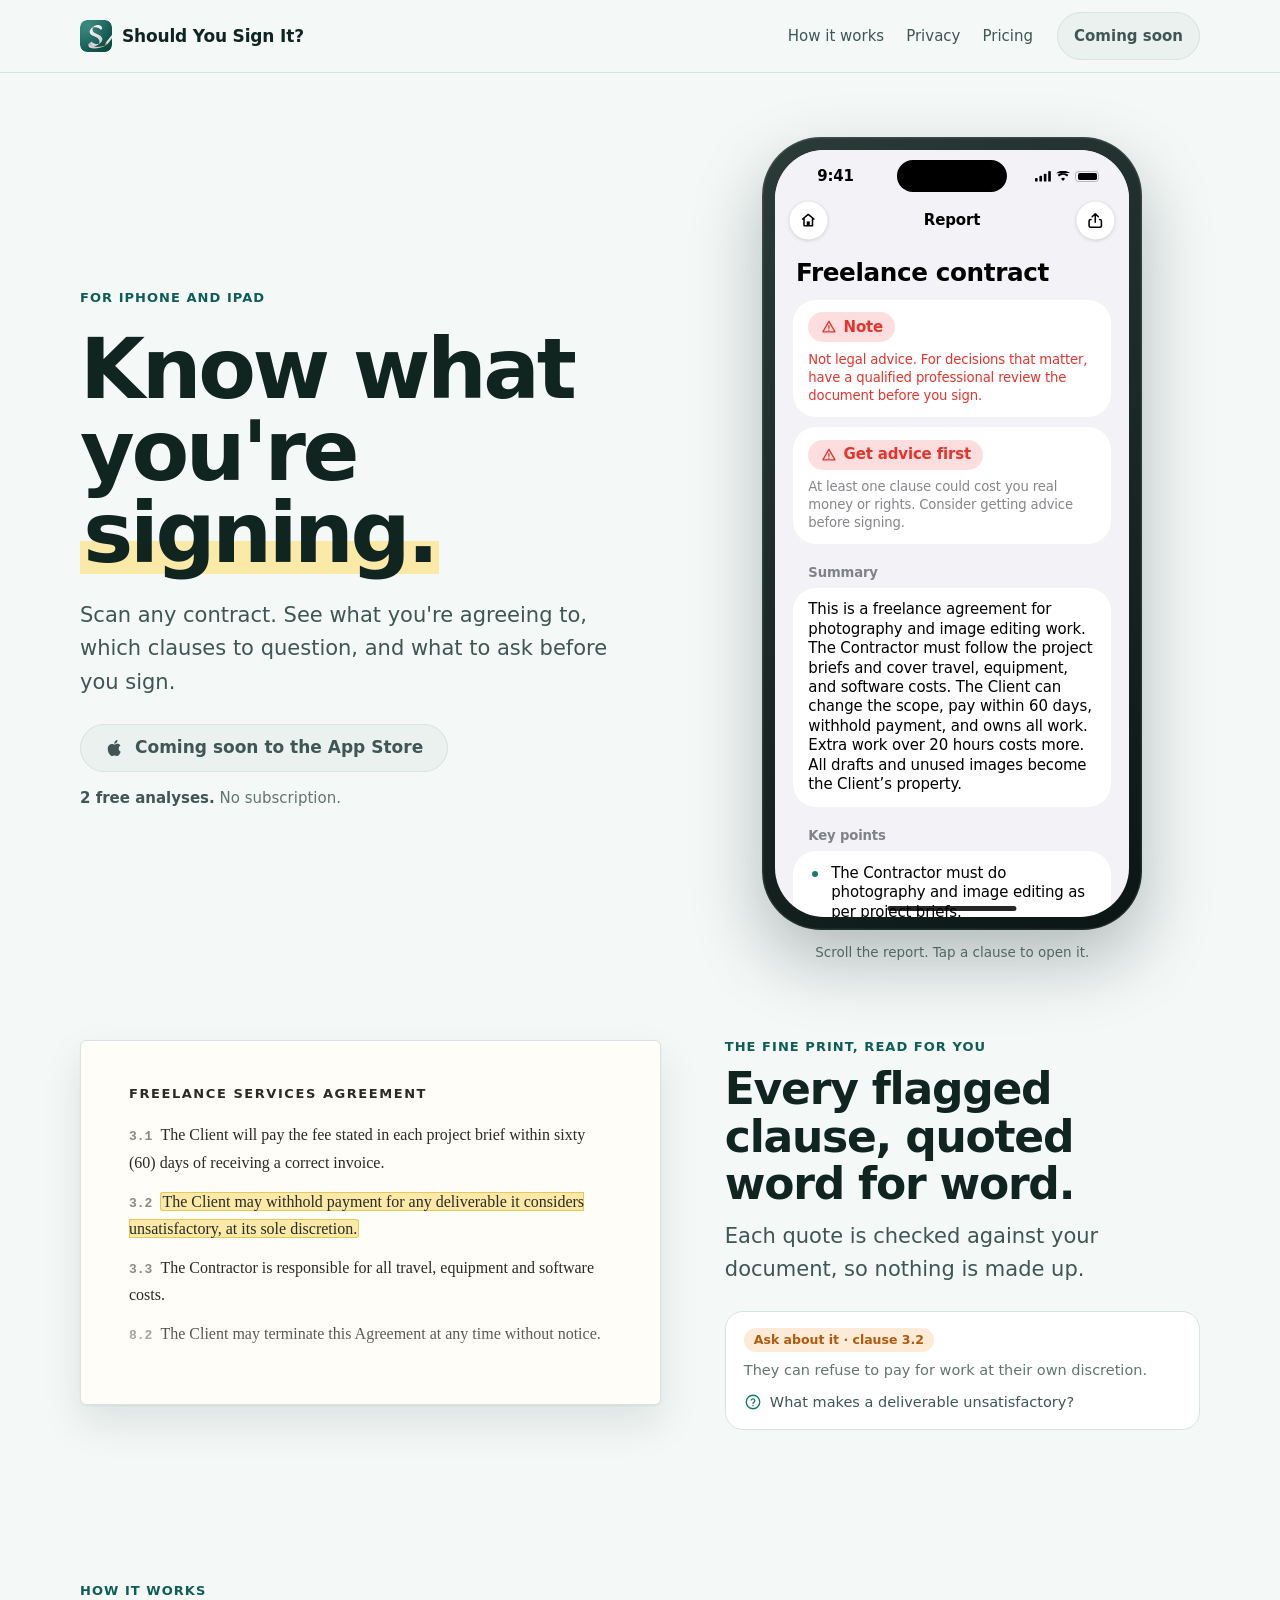
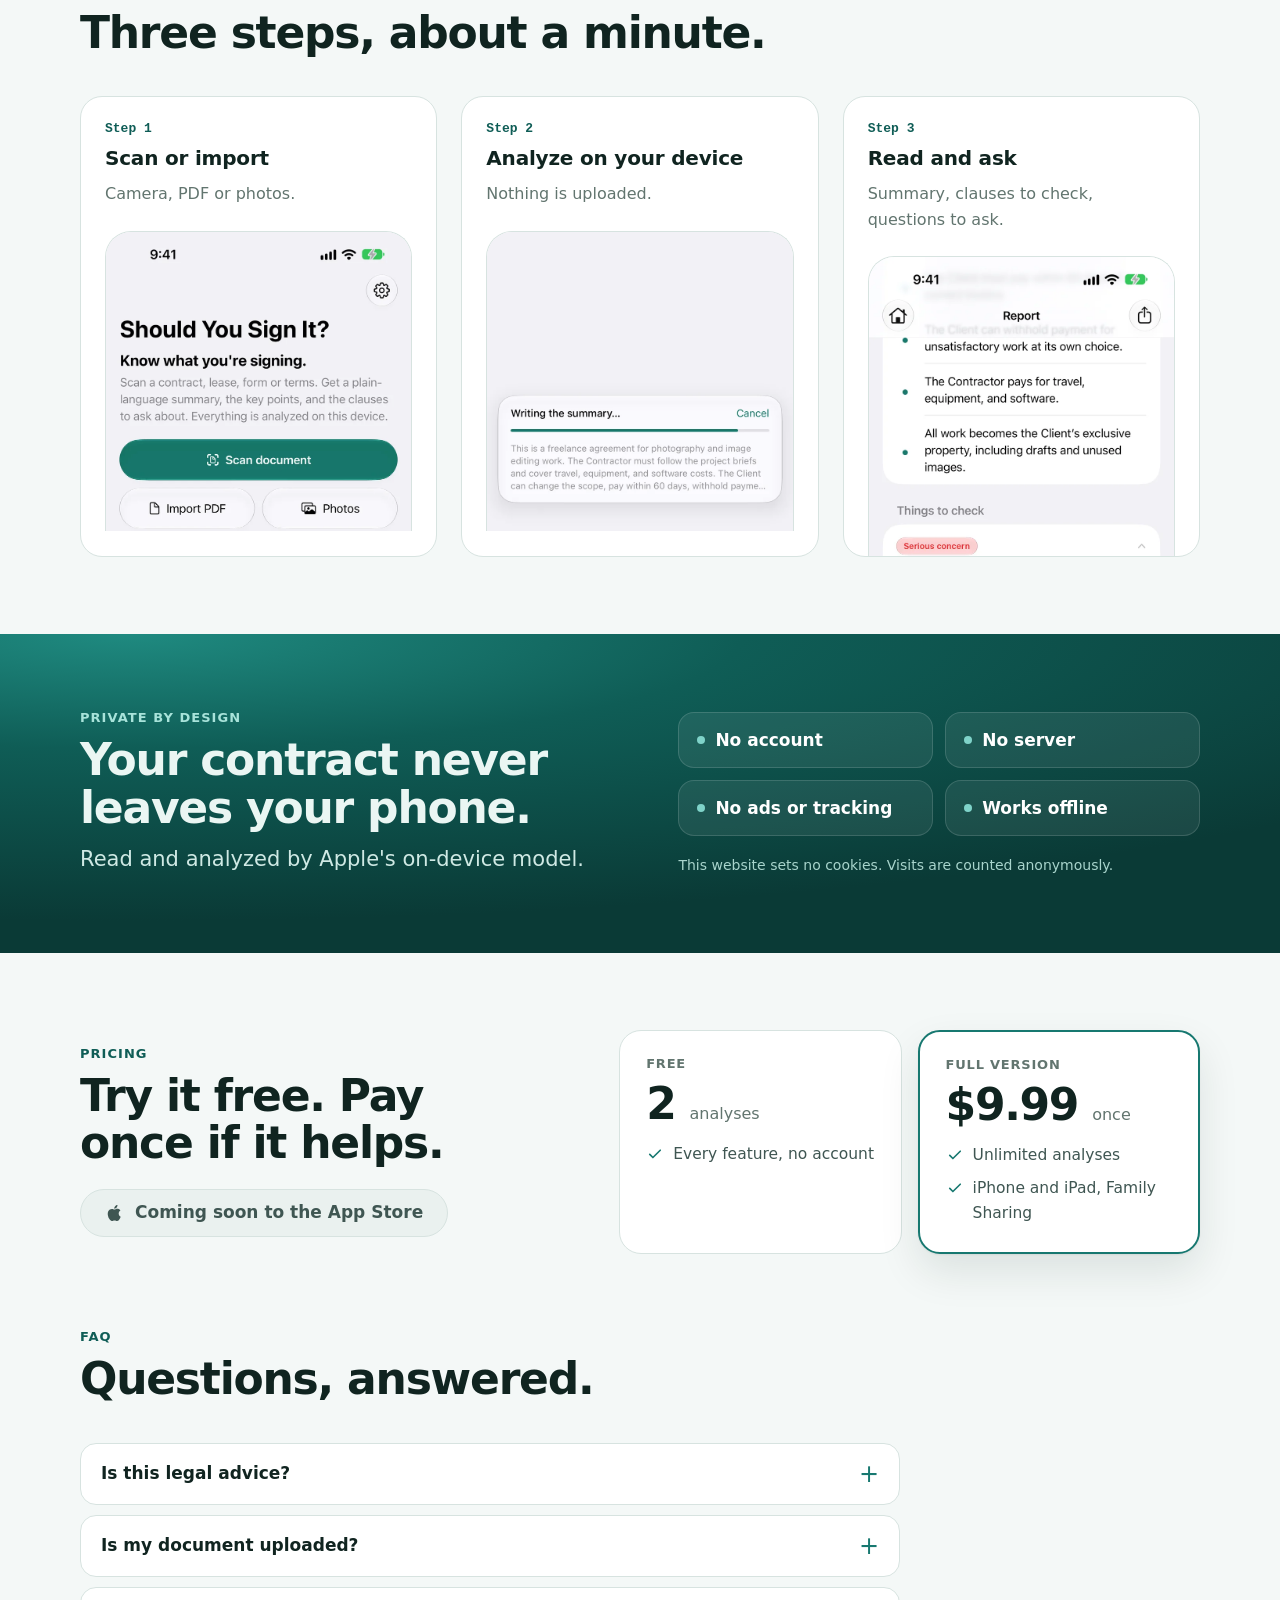
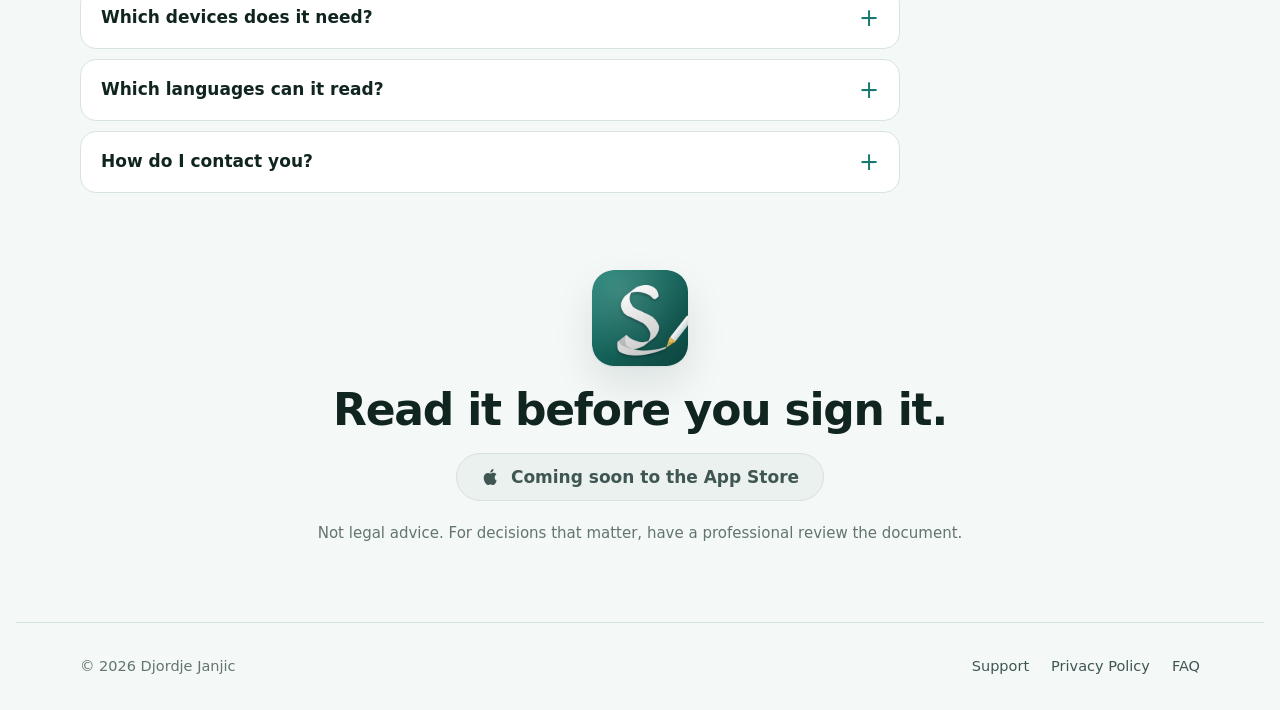
==== landing/index.html @ efe68760 "Custom domain and Cloudflare Web Analytics wiring - Canonical, social preview, robots and sitemap us" ====
<!doctype html>
<html lang="en">
<head>
<meta charset="utf-8">
<meta name="viewport" content="width=device-width, initial-scale=1, viewport-fit=cover">
<title>Should You Sign It? · Know what you're signing</title>
<meta name="description" content="Scan a contract, lease or terms on your iPhone and get a plain-language summary, the clauses worth checking and the questions to ask before you sign. Private: everything runs on your device.">
<link rel="canonical" href="https://www.shouldyousignit.com/">
<meta name="theme-color" content="#f4f8f7" media="(prefers-color-scheme: light)">
<meta name="theme-color" content="#0c1716" media="(prefers-color-scheme: dark)">
<meta property="og:type" content="website">
<meta property="og:title" content="Should You Sign It?">
<meta property="og:description" content="A plain-language read of any contract, before you sign. Analyzed on your iPhone, never uploaded.">
<meta property="og:url" content="https://www.shouldyousignit.com/">
<meta property="og:image" content="https://www.shouldyousignit.com/img/og.png">
<meta name="twitter:card" content="summary_large_image">
<link rel="icon" type="image/png" sizes="32x32" href="img/favicon-32.png">
<link rel="apple-touch-icon" href="img/icon-180.png">
<link rel="stylesheet" href="styles.css">
</head>
<body>
<svg width="0" height="0" class="sprite" aria-hidden="true">
  <symbol id="i-check" viewBox="0 0 24 24"><path fill="none" stroke="currentColor" stroke-width="2.2" stroke-linecap="round" stroke-linejoin="round" d="M5 12.5l4.2 4.2L19 7"/></symbol>
  <symbol id="i-lock" viewBox="0 0 24 24"><rect x="5" y="10.5" width="14" height="10" rx="2.5" fill="none" stroke="currentColor" stroke-width="2"/><path d="M8.5 10.5V8a3.5 3.5 0 017 0v2.5" fill="none" stroke="currentColor" stroke-width="2"/></symbol>
  <symbol id="i-q" viewBox="0 0 24 24"><circle cx="12" cy="12" r="9" fill="none" stroke="currentColor" stroke-width="1.8"/><path d="M9.6 9.4a2.5 2.5 0 014.8.9c0 1.7-2.4 2.2-2.4 3.7" fill="none" stroke="currentColor" stroke-width="1.8" stroke-linecap="round"/><circle cx="12" cy="17" r="1.1" fill="currentColor"/></symbol>
  <symbol id="i-apple" viewBox="0 0 24 24"><path fill="currentColor" d="M16.4 12.6c0-2.4 2-3.6 2.1-3.7-1.1-1.7-2.9-1.9-3.5-1.9-1.5-.2-2.9.9-3.7.9-.8 0-1.9-.9-3.2-.8-1.6 0-3.1 1-4 2.4-1.7 3-.4 7.4 1.2 9.8.8 1.2 1.8 2.5 3 2.4 1.2 0 1.7-.8 3.1-.8 1.5 0 1.9.8 3.2.8 1.3 0 2.1-1.2 2.9-2.4.9-1.4 1.3-2.7 1.3-2.8-.1 0-2.4-.9-2.4-3.9zM14 5.5c.7-.8 1.1-1.9 1-3-1 0-2.1.7-2.8 1.5-.6.7-1.2 1.8-1 2.9 1 .1 2.1-.6 2.8-1.4z"/></symbol>
  <symbol id="i-warn" viewBox="0 0 24 24"><path d="M12 3.5L2.8 19.5h18.4L12 3.5z" fill="none" stroke="currentColor" stroke-width="1.9" stroke-linejoin="round"/><path d="M12 10v4.2" stroke="currentColor" stroke-width="1.9" stroke-linecap="round"/><circle cx="12" cy="16.9" r="1.05" fill="currentColor"/></symbol>
</svg>

<header class="nav">
  <div class="wrap">
    <a class="brand" href="#top"><img src="img/icon-rounded.png" alt="" width="32" height="32">Should You Sign It?</a>
    <ul>
      <li><a href="#how">How it works</a></li>
      <li><a href="#privacy">Privacy</a></li>
      <li><a href="#pricing">Pricing</a></li>
    </ul>
    <a class="btn btn-primary cta-sm" data-store href="#pricing">Get the app</a>
  </div>
</header>

<main id="top">
  <section class="hero">
    <div class="wrap">
      <div class="hero-copy">
        <span class="eyebrow">For iPhone and iPad</span>
        <h1>Know what you're <span class="mark">signing.</span></h1>
        <p class="lede">Scan any contract. See what you're agreeing to, which clauses to question, and what to ask before you sign.</p>
        <div class="hero-actions">
          <a class="btn btn-primary" data-store href="#pricing"><svg aria-hidden="true"><use href="#i-apple"/></svg><span data-store-label>Download on the App Store</span></a>
          <span class="fine"><b>2 free analyses.</b> No subscription.</span>
        </div>
      </div>
      <div class="hero-visual">
        <!-- phone:start -->
        <div class="phone" role="region" aria-label="Example report, scroll to read it">
          <div class="ios-screen" tabindex="0">
<div class="ios-bar"><span class="ios-time">9:41</span><span class="ios-island"></span><span class="ios-status"><svg viewBox="0 0 18 12" aria-hidden="true"><rect x="0" y="8" width="3" height="4" rx="1"/><rect x="5" y="5.5" width="3" height="6.5" rx="1"/><rect x="10" y="3" width="3" height="9" rx="1"/><rect x="15" y="0" width="3" height="12" rx="1"/></svg><svg viewBox="0 0 16 12" aria-hidden="true"><path d="M8 11.5l2.3-2.8a3.6 3.6 0 00-4.6 0zM3.4 6.2a7 7 0 019.2 0l1.5-1.8a9.4 9.4 0 00-12.2 0zM.3 2.5a11.8 11.8 0 0115.4 0L16 2.1" /></svg><span class="ios-batt"><span></span></span></span></div>
<div class="ios-nav"><span class="ios-circle"><svg viewBox="0 0 24 24" aria-hidden="true"><path d="M4 11l8-6.5 8 6.5M6.5 9.5V19h11V9.5" fill="none" stroke="currentColor" stroke-width="2" stroke-linejoin="round"/><rect x="10" y="13.5" width="4" height="5.5" fill="currentColor"/></svg></span><span class="ios-navtitle">Report</span><span class="ios-circle"><svg viewBox="0 0 24 24" aria-hidden="true"><path d="M12 3.5v11M8 7.5l4-4 4 4M6.5 11H6a2 2 0 00-2 2v6a2 2 0 002 2h12a2 2 0 002-2v-6a2 2 0 00-2-2h-.5" fill="none" stroke="currentColor" stroke-width="2" stroke-linecap="round" stroke-linejoin="round"/></svg></span></div>
<h3 class="ios-title">Freelance contract</h3>
<div class="ios-card"><span class="ios-pill big serious"><svg viewBox="0 0 24 24" aria-hidden="true"><path d="M12 3.5L2.8 19.5h18.4L12 3.5z" fill="none" stroke="currentColor" stroke-width="2" stroke-linejoin="round"/><path d="M12 10v4.2" stroke="currentColor" stroke-width="2" stroke-linecap="round"/><circle cx="12" cy="16.9" r="1.1" fill="currentColor"/></svg>Note</span><p class="ios-red">Not legal advice. For decisions that matter, have a qualified professional review the document before you sign.</p></div>
<div class="ios-card tight"><span class="ios-pill big serious"><svg viewBox="0 0 24 24" aria-hidden="true"><path d="M12 3.5L2.8 19.5h18.4L12 3.5z" fill="none" stroke="currentColor" stroke-width="2" stroke-linejoin="round"/><path d="M12 10v4.2" stroke="currentColor" stroke-width="2" stroke-linecap="round"/><circle cx="12" cy="16.9" r="1.1" fill="currentColor"/></svg>Get advice first</span><p class="ios-muted">At least one clause could cost you real money or rights. Consider getting advice before signing.</p></div>
<p class="ios-head">Summary</p><div class="ios-card"><p>This is a freelance agreement for photography and image editing work. The Contractor must follow the project briefs and cover travel, equipment, and software costs. The Client can change the scope, pay within 60 days, withhold payment, and owns all work. Extra work over 20 hours costs more. All drafts and unused images become the Client’s property.</p></div>
<p class="ios-head">Key points</p><ul class="ios-card ios-points"><li>The Contractor must do photography and image editing as per project briefs.</li><li>The Client can change project scope anytime; extra work over 20 hours is extra cost.</li><li>The Client must pay within 60 days of a correct invoice.</li><li>The Client can withhold payment for unsatisfactory work at its own choice.</li><li>The Contractor pays for travel, equipment, and software.</li><li>All work becomes the Client’s exclusive property, including drafts and unused images.</li></ul>
<p class="ios-head">Things to check</p><div class="ios-card ios-list"><div class="ios-concern open"><button type="button" class="ios-toggle" aria-expanded="true"><span class="ios-row"><span class="ios-pill serious">Serious concern</span><span class="ios-chev" aria-hidden="true"></span></span><span class="ios-quote">“4.1 All work created under this Agreement, including drafts, outtakes and unused images, becomes the exclusive property of the Client upon creation.”</span><span class="ios-why">The Contractor loses all rights to their work, even drafts or unused images, which could limit future use or compensation.</span></button><div class="ios-askq"><svg viewBox="0 0 24 24" aria-hidden="true"><circle cx="12" cy="12" r="9" fill="none" stroke="currentColor" stroke-width="1.8"/><path d="M9.6 9.4a2.5 2.5 0 014.8.9c0 1.7-2.4 2.2-2.4 3.7" fill="none" stroke="currentColor" stroke-width="1.8" stroke-linecap="round"/><circle cx="12" cy="17" r="1.1" fill="currentColor"/></svg><span>What happens if the Contractor wants to use a draft or unused image later?</span></div></div><div class="ios-concern"><button type="button" class="ios-toggle" aria-expanded="false"><span class="ios-row"><span class="ios-pill serious">Serious concern</span><span class="ios-chev" aria-hidden="true"></span></span><span class="ios-quote">“4.2 The Contractor irrevocably waives all moral rights in the work and may not display it in a portfolio without the Client&#x27;s prior written consent.”</span><span class="ios-why">The Contractor cannot show the work in a portfolio even if they want to, removing creative control.</span></button><div class="ios-askq"><svg viewBox="0 0 24 24" aria-hidden="true"><circle cx="12" cy="12" r="9" fill="none" stroke="currentColor" stroke-width="1.8"/><path d="M9.6 9.4a2.5 2.5 0 014.8.9c0 1.7-2.4 2.2-2.4 3.7" fill="none" stroke="currentColor" stroke-width="1.8" stroke-linecap="round"/><circle cx="12" cy="17" r="1.1" fill="currentColor"/></svg><span>Can the Contractor ever display the work without written permission, even if they want to?</span></div></div><div class="ios-concern"><button type="button" class="ios-toggle" aria-expanded="false"><span class="ios-row"><span class="ios-pill ask">Ask about it</span><span class="ios-kw">keyword scan</span><span class="ios-chev" aria-hidden="true"></span></span><span class="ios-quote">“3.2 The Client may withhold payment for any deliverable it considers unsatisfactory, at its sole discretion.”</span><span class="ios-why">The other side can alter prices, scope or rules without your agreement.</span></button><div class="ios-askq"><svg viewBox="0 0 24 24" aria-hidden="true"><circle cx="12" cy="12" r="9" fill="none" stroke="currentColor" stroke-width="1.8"/><path d="M9.6 9.4a2.5 2.5 0 014.8.9c0 1.7-2.4 2.2-2.4 3.7" fill="none" stroke="currentColor" stroke-width="1.8" stroke-linecap="round"/><circle cx="12" cy="17" r="1.1" fill="currentColor"/></svg><span>Will I be notified of changes, and can I exit without penalty if I disagree?</span></div></div><div class="ios-concern"><button type="button" class="ios-toggle" aria-expanded="false"><span class="ios-row"><span class="ios-pill ask">Ask about it</span><span class="ios-chev" aria-hidden="true"></span></span><span class="ios-quote">“6.1 For twelve (12) months after this Agreement ends, the Contractor will not provide similar services to any customer of the Client.”</span><span class="ios-why">The Contractor is blocked from working with the Client’s customers for a full year, limiting job opportunities.</span></button><div class="ios-askq"><svg viewBox="0 0 24 24" aria-hidden="true"><circle cx="12" cy="12" r="9" fill="none" stroke="currentColor" stroke-width="1.8"/><path d="M9.6 9.4a2.5 2.5 0 014.8.9c0 1.7-2.4 2.2-2.4 3.7" fill="none" stroke="currentColor" stroke-width="1.8" stroke-linecap="round"/><circle cx="12" cy="17" r="1.1" fill="currentColor"/></svg><span>What happens if the Contractor needs to work with a former customer within the 12-month period?</span></div></div><div class="ios-concern"><button type="button" class="ios-toggle" aria-expanded="false"><span class="ios-row"><span class="ios-pill ask">Ask about it</span><span class="ios-kw">keyword scan</span><span class="ios-chev" aria-hidden="true"></span></span><span class="ios-quote">“7.1 The Contractor will indemnify the Client against all claims, losses and legal costs arising from the services.”</span><span class="ios-why">You promise to cover the other side&#x27;s losses or legal costs, sometimes for things you did not cause.</span></button><div class="ios-askq"><svg viewBox="0 0 24 24" aria-hidden="true"><circle cx="12" cy="12" r="9" fill="none" stroke="currentColor" stroke-width="1.8"/><path d="M9.6 9.4a2.5 2.5 0 014.8.9c0 1.7-2.4 2.2-2.4 3.7" fill="none" stroke="currentColor" stroke-width="1.8" stroke-linecap="round"/><circle cx="12" cy="17" r="1.1" fill="currentColor"/></svg><span>What exactly am I indemnifying, and is there a cap on the amount?</span></div></div><div class="ios-concern"><button type="button" class="ios-toggle" aria-expanded="false"><span class="ios-row"><span class="ios-pill ask">Ask about it</span><span class="ios-chev" aria-hidden="true"></span></span><span class="ios-quote">“8.2 The Client may terminate this Agreement at any time without notice. The Contractor must give ninety (90) days&#x27; written notice.”</span><span class="ios-why">The Client can end the contract instantly, while the Contractor must wait 90 days—unequal burden.</span></button><div class="ios-askq"><svg viewBox="0 0 24 24" aria-hidden="true"><circle cx="12" cy="12" r="9" fill="none" stroke="currentColor" stroke-width="1.8"/><path d="M9.6 9.4a2.5 2.5 0 014.8.9c0 1.7-2.4 2.2-2.4 3.7" fill="none" stroke="currentColor" stroke-width="1.8" stroke-linecap="round"/><circle cx="12" cy="17" r="1.1" fill="currentColor"/></svg><span>Why must the Contractor wait 90 days to leave, while the Client can end it immediately?</span></div></div><div class="ios-concern"><button type="button" class="ios-toggle" aria-expanded="false"><span class="ios-row"><span class="ios-pill ask">Ask about it</span><span class="ios-chev" aria-hidden="true"></span></span><span class="ios-quote">“8.3 On termination the Contractor is paid only for deliverables already approved.”</span><span class="ios-why">The Contractor may not get paid for work done later, even if it was completed.</span></button><div class="ios-askq"><svg viewBox="0 0 24 24" aria-hidden="true"><circle cx="12" cy="12" r="9" fill="none" stroke="currentColor" stroke-width="1.8"/><path d="M9.6 9.4a2.5 2.5 0 014.8.9c0 1.7-2.4 2.2-2.4 3.7" fill="none" stroke="currentColor" stroke-width="1.8" stroke-linecap="round"/><circle cx="12" cy="17" r="1.1" fill="currentColor"/></svg><span>What if the Contractor completes work after termination but it wasn’t approved?</span></div></div><div class="ios-concern"><button type="button" class="ios-toggle" aria-expanded="false"><span class="ios-row"><span class="ios-pill ask">Ask about it</span><span class="ios-kw">keyword scan</span><span class="ios-chev" aria-hidden="true"></span></span><span class="ios-quote">“This Agreement is governed by the laws of England and Wales, and disputes will be settled by binding arbitration in London.”</span><span class="ios-why">You may be giving up the right to go to court, to a jury, or to join a class action.</span></button><div class="ios-askq"><svg viewBox="0 0 24 24" aria-hidden="true"><circle cx="12" cy="12" r="9" fill="none" stroke="currentColor" stroke-width="1.8"/><path d="M9.6 9.4a2.5 2.5 0 014.8.9c0 1.7-2.4 2.2-2.4 3.7" fill="none" stroke="currentColor" stroke-width="1.8" stroke-linecap="round"/><circle cx="12" cy="17" r="1.1" fill="currentColor"/></svg><span>Can the arbitration clause be removed, and who pays the arbitration costs?</span></div></div><div class="ios-concern"><button type="button" class="ios-toggle" aria-expanded="false"><span class="ios-row"><span class="ios-pill worth">Worth noting</span><span class="ios-kw">keyword scan</span><span class="ios-chev" aria-hidden="true"></span></span><span class="ios-quote">“The Contractor will keep all information about the Client, its customers and its projects confidential during this Agreement and for five (5) years after it ends.”</span><span class="ios-why">Limits what you can say about the agreement or the other party, possibly for a long time.</span></button><div class="ios-askq"><svg viewBox="0 0 24 24" aria-hidden="true"><circle cx="12" cy="12" r="9" fill="none" stroke="currentColor" stroke-width="1.8"/><path d="M9.6 9.4a2.5 2.5 0 014.8.9c0 1.7-2.4 2.2-2.4 3.7" fill="none" stroke="currentColor" stroke-width="1.8" stroke-linecap="round"/><circle cx="12" cy="17" r="1.1" fill="currentColor"/></svg><span>How long does confidentiality last, and does it cover my own work?</span></div></div></div><p class="ios-foot">Tap a clause to read it in full.</p>
<p class="ios-head ios-head-row"><span>Questions to ask</span><span class="ios-link">Copy all</span></p><ul class="ios-card ios-questions"><li><svg viewBox="0 0 24 24" aria-hidden="true"><circle cx="12" cy="12" r="9" fill="none" stroke="currentColor" stroke-width="1.8"/><path d="M9.6 9.4a2.5 2.5 0 014.8.9c0 1.7-2.4 2.2-2.4 3.7" fill="none" stroke="currentColor" stroke-width="1.8" stroke-linecap="round"/><circle cx="12" cy="17" r="1.1" fill="currentColor"/></svg><span>What happens if the Contractor completes work but the Client later claims it’s not included?</span></li><li><svg viewBox="0 0 24 24" aria-hidden="true"><circle cx="12" cy="12" r="9" fill="none" stroke="currentColor" stroke-width="1.8"/><path d="M9.6 9.4a2.5 2.5 0 014.8.9c0 1.7-2.4 2.2-2.4 3.7" fill="none" stroke="currentColor" stroke-width="1.8" stroke-linecap="round"/><circle cx="12" cy="17" r="1.1" fill="currentColor"/></svg><span>Can the Contractor be held liable if the Client withholds payment for rejected images?</span></li><li><svg viewBox="0 0 24 24" aria-hidden="true"><circle cx="12" cy="12" r="9" fill="none" stroke="currentColor" stroke-width="1.8"/><path d="M9.6 9.4a2.5 2.5 0 014.8.9c0 1.7-2.4 2.2-2.4 3.7" fill="none" stroke="currentColor" stroke-width="1.8" stroke-linecap="round"/><circle cx="12" cy="17" r="1.1" fill="currentColor"/></svg><span>What happens if the Client changes the project scope mid-process?</span></li><li><svg viewBox="0 0 24 24" aria-hidden="true"><circle cx="12" cy="12" r="9" fill="none" stroke="currentColor" stroke-width="1.8"/><path d="M9.6 9.4a2.5 2.5 0 014.8.9c0 1.7-2.4 2.2-2.4 3.7" fill="none" stroke="currentColor" stroke-width="1.8" stroke-linecap="round"/><circle cx="12" cy="17" r="1.1" fill="currentColor"/></svg><span>Is the 60-day payment window clearly defined in the invoice process?</span></li><li><svg viewBox="0 0 24 24" aria-hidden="true"><circle cx="12" cy="12" r="9" fill="none" stroke="currentColor" stroke-width="1.8"/><path d="M9.6 9.4a2.5 2.5 0 014.8.9c0 1.7-2.4 2.2-2.4 3.7" fill="none" stroke="currentColor" stroke-width="1.8" stroke-linecap="round"/><circle cx="12" cy="17" r="1.1" fill="currentColor"/></svg><span>Can the Contractor claim compensation for unused drafts or images?</span></li><li><svg viewBox="0 0 24 24" aria-hidden="true"><circle cx="12" cy="12" r="9" fill="none" stroke="currentColor" stroke-width="1.8"/><path d="M9.6 9.4a2.5 2.5 0 014.8.9c0 1.7-2.4 2.2-2.4 3.7" fill="none" stroke="currentColor" stroke-width="1.8" stroke-linecap="round"/><circle cx="12" cy="17" r="1.1" fill="currentColor"/></svg><span>What are the steps if the Client refuses to pay after a correct invoice?</span></li></ul>
<p class="ios-foot ios-disclaimer">Should You Sign It? summarizes and points out clauses to ask about. It is not legal advice. The analysis runs on this device and can miss things or be wrong.</p>
          </div>
          <span class="ios-home" aria-hidden="true"></span>
        </div>
        <p class="phone-hint">Scroll the report. Tap a clause to open it.</p>
        <!-- phone:end -->
      </div>
    </div>
  </section>

  <section class="fineprint flush-top" aria-labelledby="fineprint-title">
    <div class="wrap">
      <div class="doc" aria-label="Excerpt of a freelance services agreement">
        <h4>Freelance Services Agreement</h4>
        <p><span class="no">3.1</span>The Client will pay the fee stated in each project brief within sixty (60) days of receiving a correct invoice.</p>
        <p><span class="no">3.2</span><mark>The Client may withhold payment for any deliverable it considers unsatisfactory, at its sole discretion.</mark></p>
        <p><span class="no">3.3</span>The Contractor is responsible for all travel, equipment and software costs.</p>
        <p><span class="no">8.2</span>The Client may terminate this Agreement at any time without notice.</p>
      </div>
      <div class="fineprint-notes">
        <div class="section-head head-tight">
          <span class="eyebrow">The fine print, read for you</span>
          <h2 id="fineprint-title">Every flagged clause, quoted word for word.</h2>
          <p class="lede">Each quote is checked against your document, so nothing is made up.</p>
        </div>
        <div class="note">
          <span class="pill ask">Ask about it · clause 3.2</span>
          <span class="why">They can refuse to pay for work at their own discretion.</span>
          <span class="ask-line"><svg aria-hidden="true"><use href="#i-q"/></svg>What makes a deliverable unsatisfactory?</span>
        </div>
      </div>
    </div>
  </section>

  <section id="how" aria-labelledby="how-title">
    <div class="wrap">
      <div class="section-head">
        <span class="eyebrow">How it works</span>
        <h2 id="how-title">Three steps, about a minute.</h2>
      </div>
      <ol class="steps">
        <li class="step">
          <span class="num">Step 1</span>
          <h3>Scan or import</h3>
          <p>Camera, PDF or photos.</p>
          <div class="shot"><img src="img/shot-home.webp" alt="Home screen with Scan document, Import PDF and Photos buttons and recent reports." width="780" height="1695" loading="lazy"></div>
        </li>
        <li class="step">
          <span class="num">Step 2</span>
          <h3>Analyze on your device</h3>
          <p>Nothing is uploaded.</p>
          <div class="shot bottom"><img src="img/shot-analyzing.webp" alt="Review pages screen with two scanned pages and a panel showing the summary being written." width="780" height="1695" loading="lazy"></div>
        </li>
        <li class="step">
          <span class="num">Step 3</span>
          <h3>Read and ask</h3>
          <p>Summary, clauses to check, questions to ask.</p>
          <div class="shot"><img src="img/shot-concerns.webp" alt="Things to check: clauses quoted from the contract, each with a severity label and an explanation." width="780" height="1695" loading="lazy"></div>
        </li>
      </ol>
    </div>
  </section>

  <section class="privacy" id="privacy" aria-labelledby="privacy-title">
    <div class="wrap">
      <div class="section-head head-flush">
        <span class="eyebrow">Private by design</span>
        <h2 id="privacy-title">Your contract never leaves your phone.</h2>
        <p class="lede">Read and analyzed by Apple's on-device model.</p>
      </div>
      <div>
        <div class="facts">
          <div class="fact"><b>No account</b></div>
          <div class="fact"><b>No server</b></div>
          <div class="fact"><b>No ads or tracking</b></div>
          <div class="fact"><b>Works offline</b></div>
        </div>
        <p class="small">This website sets no cookies. Visits are counted anonymously.</p>
      </div>
    </div>
  </section>

  <section class="pricing" id="pricing" aria-labelledby="pricing-title">
    <div class="wrap">
      <div class="section-head head-flush">
        <span class="eyebrow">Pricing</span>
        <h2 id="pricing-title">Try it free. Pay once if it helps.</h2>
        <div class="hero-actions actions-gap">
          <a class="btn btn-primary" data-store href="#pricing"><svg aria-hidden="true"><use href="#i-apple"/></svg><span data-store-label>Download on the App Store</span></a>
        </div>
      </div>
      <div class="plans">
        <div class="plan">
          <span class="label">Free</span>
          <span class="price">2 <small>analyses</small></span>
          <ul><li><svg aria-hidden="true"><use href="#i-check"/></svg>Every feature, no account</li></ul>
        </div>
        <div class="plan featured">
          <span class="label">Full Version</span>
          <span class="price">$9.99 <small>once</small></span>
          <ul>
            <li><svg aria-hidden="true"><use href="#i-check"/></svg>Unlimited analyses</li>
            <li><svg aria-hidden="true"><use href="#i-check"/></svg>iPhone and iPad, Family Sharing</li>
          </ul>
        </div>
      </div>
    </div>
  </section>

  <section id="faq" class="flush-top" aria-labelledby="faq-title">
    <div class="wrap">
      <div class="section-head">
        <span class="eyebrow">FAQ</span>
        <h2 id="faq-title">Questions, answered.</h2>
      </div>
      <div class="faq">
        <details><summary>Is this legal advice?</summary><p>No. The app helps you notice what to check and what to ask. It never tells you whether to sign. For decisions that matter, talk to a professional.</p></details>
        <details><summary>Is my document uploaded?</summary><p>No. Everything runs on your device. The app has no server and collects no data.</p></details>
        <details><summary>Which devices does it need?</summary><p>iPhone 15 Pro or later, or an iPad with an A17 Pro or M1 chip or later, on iOS 27 with Apple Intelligence turned on.</p></details>
        <details><summary>Which languages can it read?</summary><p>The languages Apple Intelligence supports, including English, German, French, Spanish, Italian, Portuguese, Chinese and Japanese.</p></details>
        <details><summary>How do I contact you?</summary><p>Email <span class="email">djordje.janjic@hotmail.com</span>.</p></details>
      </div>
    </div>
  </section>

  <section class="closing flush-top" aria-labelledby="closing-title">
    <img src="img/icon-rounded.png" alt="" width="96" height="96" loading="lazy">
    <h2 id="closing-title">Read it before you sign it.</h2>
    <a class="btn btn-primary" data-store href="#pricing"><svg aria-hidden="true"><use href="#i-apple"/></svg><span data-store-label>Download on the App Store</span></a>
    <p class="fine">Not legal advice. For decisions that matter, have a professional review the document.</p>
  </section>
</main>

<footer>
  <div class="wrap">
    <span>© 2026 Djordje Janjic</span>
    <nav aria-label="Footer">
      <a href="support.html">Support</a>
      <a href="privacy.html">Privacy Policy</a>
      <a href="#faq">FAQ</a>
    </nav>
  </div>
</footer>

<script src="site.js" defer></script>
</body>
</html>
---- landing/styles.css ----
:root {
  color-scheme: light;
  --paper: #f4f8f7;
  --surface: #ffffff;
  --sunk: #eaf1ef;
  --ink: #102420;
  --ink-2: #3f5652;
  --muted: #62756f;
  --line: #d7e3e0;
  --teal: #177870;
  --teal-deep: #0b423e;
  --teal-ink: #0f5d56;
  --mint: #dcefeb;
  --marker: #fbe9a8;
  --marker-edge: #e7c85a;
  --ask: #b25a0c;
  --ask-bg: #fdebd7;
  --serious: #b3261e;
  --serious-bg: #fbe1de;
  --doc: #fffdf7;
  --doc-ink: #2a2a26;
  --shadow: 0 1px 2px rgba(8, 38, 34, .06), 0 18px 40px rgba(8, 38, 34, .10);
  --radius: 22px;
  --sans: -apple-system, BlinkMacSystemFont, "SF Pro Text", "Segoe UI", system-ui, sans-serif;
  --display: -apple-system, BlinkMacSystemFont, "SF Pro Display", "Segoe UI", system-ui, sans-serif;
  --serif: "Iowan Old Style", "Charter", "Georgia", "Times New Roman", serif;
  --mono: ui-monospace, "SF Mono", SFMono-Regular, Menlo, Consolas, monospace;
}
@media (prefers-color-scheme: dark) {
  :root {
    color-scheme: dark;
    --paper: #0c1716;
    --surface: #13211f;
    --sunk: #0f1c1a;
    --ink: #e9f2f0;
    --ink-2: #bfd1cd;
    --muted: #93a8a3;
    --line: #243633;
    --teal: #4fb8ad;
    --teal-deep: #082c29;
    --teal-ink: #86d6cc;
    --mint: #15332f;
    --marker: #5b4a12;
    --marker-edge: #a48624;
    --ask: #f3a765;
    --ask-bg: #3a2410;
    --serious: #f19a92;
    --serious-bg: #3b1714;
    --doc: #1a2624;
    --doc-ink: #dfe8e5;
    --shadow: 0 1px 2px rgba(0, 0, 0, .3), 0 18px 40px rgba(0, 0, 0, .35);
  }
}
*, *::before, *::after { box-sizing: border-box; }
html { -webkit-text-size-adjust: 100%; scroll-behavior: smooth; }
@media (prefers-reduced-motion: reduce) { html { scroll-behavior: auto; } *, *::before, *::after { animation: none !important; transition: none !important; } }
body { margin: 0; background: var(--paper); color: var(--ink); font: 17px/1.6 var(--sans); padding-inline: max(16px, env(safe-area-inset-left)); }
img { max-width: 100%; height: auto; display: block; }
a { color: var(--teal-ink); }
a:focus-visible, button:focus-visible, summary:focus-visible { outline: 3px solid var(--teal); outline-offset: 3px; border-radius: 8px; }
.wrap { max-width: 1120px; margin: 0 auto; }
h1, h2, h3 { font-family: var(--display); text-wrap: balance; margin: 0; }
h2 { font-size: clamp(30px, 4.2vw, 44px); line-height: 1.08; letter-spacing: -.028em; font-weight: 750; }
h3 { font-size: 20px; line-height: 1.25; letter-spacing: -.01em; font-weight: 700; }
p { margin: 0; }
.lede { font-size: clamp(18px, 1.9vw, 21px); color: var(--ink-2); max-width: 36em; }
.eyebrow { font: 600 13px/1 var(--sans); letter-spacing: .08em; text-transform: uppercase; color: var(--teal-ink); }
section { padding-block: clamp(48px, 6vw, 80px); }
.section-head { display: grid; gap: 12px; max-width: 720px; margin-bottom: clamp(24px, 3.5vw, 40px); }

/* Navigation */
.nav { position: sticky; top: 0; z-index: 10; margin-inline: calc(-1 * max(16px, env(safe-area-inset-left))); padding: calc(env(safe-area-inset-top, 0px) + 12px) max(16px, env(safe-area-inset-left)) 12px; background: var(--paper); border-bottom: 1px solid var(--line); }
.nav .wrap { display: flex; align-items: center; gap: 24px; }
.brand { display: flex; align-items: center; gap: 10px; text-decoration: none; color: var(--ink); font: 700 17px/1 var(--display); letter-spacing: -.01em; }
.brand img { width: 32px; height: 32px; border-radius: 22.5%; }
.nav ul { display: flex; gap: 22px; list-style: none; margin: 0 0 0 auto; padding: 0; }
.nav ul a { color: var(--ink-2); text-decoration: none; font-size: 15px; }
.nav ul a:hover { color: var(--ink); }
.nav .cta-sm { font-size: 15px; padding: 8px 16px; }
@media (max-width: 820px) { .nav ul { display: none; } .nav .cta-sm { margin-left: auto; } }

/* Buttons */
.btn { display: inline-flex; align-items: center; justify-content: center; gap: 10px; min-height: 48px; padding: 12px 24px; border-radius: 999px; font: 600 17px/1 var(--sans); text-decoration: none; border: 1px solid transparent; transition: transform .15s ease, background-color .15s ease; }
.btn:active { transform: scale(.98); }
.btn-primary { background: var(--teal); color: #fff; box-shadow: 0 8px 24px color-mix(in srgb, var(--teal) 35%, transparent); }
.btn-primary:hover { background: color-mix(in srgb, var(--teal) 88%, #000); }
.btn-primary.soon { background: var(--sunk); color: var(--ink-2); border-color: var(--line); box-shadow: none; cursor: default; }
.btn-ghost { background: var(--surface); color: var(--ink); border-color: var(--line); }
.btn svg { width: 20px; height: 20px; flex: none; }

/* Hero */
.hero { padding-block: clamp(32px, 5vw, 64px) clamp(48px, 6vw, 80px); }
.hero .wrap { display: grid; grid-template-columns: minmax(0, 1.05fr) minmax(0, .95fr); gap: clamp(32px, 6vw, 80px); align-items: center; }
.hero h1 { font-size: clamp(44px, 7.2vw, 84px); line-height: .98; letter-spacing: -.04em; font-weight: 800; }
.hero h1 .mark { background: linear-gradient(transparent 58%, var(--marker) 58%, var(--marker) 92%, transparent 92%); padding-inline: .04em; }
.hero-copy { display: grid; gap: 24px; justify-items: start; }
.hero-actions { display: flex; flex-wrap: wrap; align-items: center; gap: 14px 18px; }
.fine { font-size: 15px; color: var(--muted); }
.fine b { color: var(--ink-2); font-weight: 600; }
.trustline { display: flex; flex-wrap: wrap; gap: 8px 18px; padding: 0; margin: 4px 0 0; list-style: none; font-size: 15px; color: var(--ink-2); }
.trustline li { display: flex; align-items: center; gap: 7px; }
.trustline svg { width: 17px; height: 17px; color: var(--teal); flex: none; }
.hero-visual { position: relative; justify-self: center; width: min(100%, 380px); display: grid; gap: 12px; justify-items: center; }
@media (max-width: 900px) { .hero .wrap { grid-template-columns: 1fr; } .hero-visual { width: min(100%, 360px); }  }

/* Clause note card: the app's annotation on a highlighted clause */
.note { background: var(--surface); border: 1px solid var(--line); border-radius: 18px; padding: 16px 18px; box-shadow: var(--shadow); display: grid; gap: 8px; }
.pill { justify-self: start; display: inline-flex; align-items: center; gap: 6px; font: 600 12.5px/1 var(--sans); padding: 6px 10px; border-radius: 999px; }
.pill.ask { color: var(--ask); background: var(--ask-bg); }
.pill.serious { color: var(--serious); background: var(--serious-bg); }
.pill.routine { color: var(--teal-ink); background: var(--mint); }
.note q { font: italic 15px/1.45 var(--serif); color: var(--ink); quotes: "“" "”"; }
.note .why { font-size: 14.5px; line-height: 1.5; color: var(--muted); }
.note .ask-line { display: flex; gap: 8px; font-size: 14.5px; line-height: 1.45; color: var(--ink-2); padding-top: 2px; }
.note .ask-line svg { width: 18px; height: 18px; flex: none; color: var(--teal); margin-top: 1px; }

/* Fine print demo */
.fineprint .wrap { display: grid; grid-template-columns: minmax(0, 1.1fr) minmax(0, .9fr); gap: clamp(28px, 5vw, 64px); align-items: start; }
@media (max-width: 900px) { .fineprint .wrap { grid-template-columns: 1fr; } }
.doc { background: var(--doc); color: var(--doc-ink); border: 1px solid var(--line); border-radius: 6px; padding: clamp(24px, 4vw, 44px) clamp(22px, 4vw, 48px); box-shadow: var(--shadow); font: 16px/1.7 var(--serif); position: relative; }
.doc::after { content: ""; position: absolute; inset: auto 0 0 0; height: 90px; background: linear-gradient(transparent, var(--doc)); border-radius: 0 0 6px 6px; pointer-events: none; }
.doc h4 { font: 700 13px/1.4 var(--sans); letter-spacing: .12em; text-transform: uppercase; margin: 0 0 18px; color: var(--doc-ink); }
.doc p { margin: 0 0 12px; }
.doc .no { font: 600 13px var(--mono); color: color-mix(in srgb, var(--doc-ink) 55%, transparent); margin-right: 8px; }
.doc mark { background: var(--marker); color: inherit; padding: 1px 2px; border-radius: 3px; box-shadow: 0 0 0 1px var(--marker-edge) inset; }
.fineprint-notes { display: grid; gap: 16px; }
.fineprint-notes .note { box-shadow: none; }
.connector { font: 600 13px var(--mono); color: var(--muted); display: flex; align-items: center; gap: 10px; }
.connector::before { content: ""; width: 22px; height: 2px; background: var(--marker-edge); border-radius: 2px; }

/* Steps */
.steps { display: grid; grid-template-columns: repeat(3, minmax(0, 1fr)); gap: 24px; counter-reset: step; padding: 0; margin: 0; list-style: none; }
@media (max-width: 900px) { .steps { grid-template-columns: 1fr; max-width: 460px; } }
.step { background: var(--surface); border: 1px solid var(--line); border-radius: var(--radius); padding: 24px 24px 0; display: grid; gap: 10px; overflow: hidden; align-content: start; }
.step .num { font: 600 13px var(--mono); color: var(--teal-ink); }
.step p { color: var(--muted); font-size: 16px; }
.step .shot { margin-top: 14px; border-radius: 26px 26px 0 0; border: 1px solid var(--line); border-bottom: 0; overflow: hidden; height: 300px; }
.step .shot img { width: 100%; }
.step .shot.bottom img { transform: translateY(calc(-100% + 300px)); }

/* Features */
.features { display: grid; grid-template-columns: repeat(3, minmax(0, 1fr)); gap: 16px; }
@media (max-width: 900px) { .features { grid-template-columns: repeat(2, minmax(0, 1fr)); } }
@media (max-width: 560px) { .features { grid-template-columns: 1fr; } }
.feature { background: var(--surface); border: 1px solid var(--line); border-radius: 18px; padding: 22px; display: grid; gap: 8px; align-content: start; }
.feature .ic { width: 40px; height: 40px; border-radius: 12px; background: var(--mint); color: var(--teal-ink); display: grid; place-items: center; margin-bottom: 6px; }
.feature .ic svg { width: 22px; height: 22px; }
.feature p { color: var(--muted); font-size: 16px; }
.levels { display: flex; flex-wrap: wrap; gap: 6px; margin-top: 4px; }

/* Privacy band */
.privacy { margin-inline: calc(-1 * max(16px, env(safe-area-inset-left))); padding-inline: max(16px, env(safe-area-inset-left)); background: radial-gradient(120% 90% at 10% 0%, #1f8a80 0%, #0f5d56 40%, #0a3a36 100%); color: #eaf6f3; }
.privacy .eyebrow { color: #a8e3da; }
.privacy .lede { color: #cfe9e4; }
.privacy .wrap { display: grid; grid-template-columns: minmax(0, 1fr) minmax(0, 1fr); gap: clamp(32px, 6vw, 80px); align-items: center; }
@media (max-width: 900px) { .privacy .wrap { grid-template-columns: 1fr; } }
.facts { display: grid; grid-template-columns: repeat(2, minmax(0, 1fr)); gap: 12px; }
@media (max-width: 520px) { .facts { grid-template-columns: 1fr; } }
.fact { background: rgba(255, 255, 255, .07); border: 1px solid rgba(255, 255, 255, .14); border-radius: 16px; padding: 16px 18px; display: flex; align-items: center; gap: 10px; }
.fact::before { content: ""; width: 8px; height: 8px; border-radius: 50%; background: #7fd3c9; flex: none; }
.fact b { font: 700 17px/1.3 var(--display); color: #fff; }
.fact span { font-size: 15px; color: #cfe9e4; line-height: 1.5; }
.privacy .small { font-size: 14px; color: #a8d4cc; margin-top: 18px; }

/* Trust */
.trust { display: grid; grid-template-columns: repeat(3, minmax(0, 1fr)); gap: 16px; }
@media (max-width: 900px) { .trust { grid-template-columns: 1fr; } }
.trust .feature { border-top: 3px solid var(--teal); }

/* Pricing */
.pricing .wrap { display: grid; grid-template-columns: minmax(0, .9fr) minmax(0, 1.1fr); gap: clamp(28px, 5vw, 64px); align-items: center; }
@media (max-width: 900px) { .pricing .wrap { grid-template-columns: 1fr; } }
.plans { display: grid; grid-template-columns: repeat(2, minmax(0, 1fr)); gap: 16px; }
@media (max-width: 560px) { .plans { grid-template-columns: 1fr; } }
.plan { background: var(--surface); border: 1px solid var(--line); border-radius: var(--radius); padding: 26px; display: grid; gap: 12px; align-content: start; }
.plan.featured { border: 2px solid var(--teal); box-shadow: var(--shadow); }
.plan .label { font: 600 13px/1 var(--sans); letter-spacing: .06em; text-transform: uppercase; color: var(--muted); }
.plan .price { font: 800 44px/1 var(--display); letter-spacing: -.03em; font-variant-numeric: tabular-nums; }
.plan .price small { font: 500 16px var(--sans); color: var(--muted); letter-spacing: 0; }
.plan ul { margin: 4px 0 0; padding: 0; list-style: none; display: grid; gap: 8px; font-size: 15.5px; color: var(--ink-2); }
.plan li { display: flex; gap: 9px; }
.plan li svg { width: 18px; height: 18px; flex: none; color: var(--teal); margin-top: 3px; }

/* Requirements */
.reqs { display: grid; grid-template-columns: repeat(auto-fit, minmax(260px, 1fr)); gap: 16px; }
.req { background: var(--sunk); border-radius: 18px; padding: 22px; display: grid; gap: 6px; }
.req p { color: var(--muted); font-size: 16px; }
.langs { display: flex; flex-wrap: wrap; gap: 6px; margin-top: 6px; }
.langs span { font-size: 13.5px; background: var(--surface); border: 1px solid var(--line); padding: 4px 10px; border-radius: 999px; color: var(--ink-2); }

/* FAQ */
.faq { max-width: 820px; display: grid; gap: 10px; }
.faq details { background: var(--surface); border: 1px solid var(--line); border-radius: 16px; padding: 0 20px; }
.faq summary { cursor: pointer; list-style: none; padding: 18px 0; font: 600 17px/1.4 var(--display); display: flex; justify-content: space-between; gap: 16px; }
.faq summary::-webkit-details-marker { display: none; }
.faq summary::after { content: "+"; font: 400 24px/1 var(--sans); color: var(--teal); transition: transform .2s ease; }
.faq details[open] summary::after { transform: rotate(45deg); }
.faq details p { padding-bottom: 18px; color: var(--ink-2); max-width: 64ch; }

/* Disclaimer + closing */
.disclaimer { background: var(--serious-bg); color: var(--ink); border-radius: var(--radius); padding: 24px 26px; display: grid; grid-template-columns: auto 1fr; gap: 16px; align-items: start; max-width: 880px; }
.disclaimer svg { width: 26px; height: 26px; color: var(--serious); margin-top: 2px; }
.disclaimer b { color: var(--serious); }
.closing { text-align: center; display: grid; justify-items: center; gap: 20px; }
.closing img { width: 96px; height: 96px; border-radius: 22.5%; box-shadow: var(--shadow); }
footer { border-top: 1px solid var(--line); padding-block: 32px calc(32px + env(safe-area-inset-bottom, 0px)); font-size: 14.5px; color: var(--muted); }
footer .wrap { display: flex; flex-wrap: wrap; gap: 12px 28px; align-items: center; justify-content: space-between; }
footer nav { display: flex; flex-wrap: wrap; gap: 8px 22px; }
footer a { color: var(--ink-2); text-decoration: none; }
footer a:hover { text-decoration: underline; }
.email { font-family: var(--mono); font-size: 14px; user-select: all; }

/* Utility */
.flush-top { padding-top: 0; }
.head-tight { margin-bottom: 8px; }
.head-flush { margin-bottom: 0; }
.actions-gap { margin-top: 10px; }
.sprite { position: absolute; }

/* Phone: the app's report screen rebuilt in HTML. Everything is sized in iPhone points (the 17 Pro screen is
   402 x 874 pt), so the phone keeps real proportions at any width. --pt is one point at the current size. */
.phone {
  --ios-bg: #f2f2f7; --ios-card: #ffffff; --ios-label: #000000; --ios-2: rgba(60, 60, 67, .62); --ios-3: rgba(60, 60, 67, .32);
  --ios-sep: rgba(60, 60, 67, .16); --ios-teal: #177870; --ios-red: #e5342c; --ios-orange: #d9730d; --ios-blue: #1f6fd6; --ios-green: #248a3d;
  container-type: inline-size;
  position: relative; width: 100%; aspect-ratio: 71.9 / 150; border-radius: 15.5% / 7.4%; padding: 3.4%;
  background: linear-gradient(145deg, #2a3b38, #0b1614); box-shadow: 0 30px 70px rgba(6, 34, 31, .28), inset 0 0 0 1.5px rgba(255, 255, 255, .09);
}
@media (prefers-color-scheme: dark) {
  .phone { --ios-bg: #000000; --ios-card: #1c1c1e; --ios-label: #ffffff; --ios-2: rgba(235, 235, 245, .6); --ios-3: rgba(235, 235, 245, .3); --ios-sep: rgba(84, 84, 88, .6); --ios-teal: #4fb8ad; --ios-red: #ff6961; --ios-orange: #ffa94d; --ios-blue: #64a8ff; --ios-green: #4cd964; }
}
.ios-screen {
  --pt: calc(100cqw / 402);
  position: relative; width: 100cqw; height: 100%; overflow-y: auto; overscroll-behavior: contain; border-radius: calc(56 * var(--pt));
  background: var(--ios-bg); color: var(--ios-label); padding: 0 calc(20 * var(--pt)) calc(40 * var(--pt));
  font: calc(17 * var(--pt)) / 1.3 -apple-system, BlinkMacSystemFont, "SF Pro Text", system-ui, sans-serif; letter-spacing: -.01em;
  scrollbar-width: none;
}
.phone { container-type: inline-size; }
.ios-screen::-webkit-scrollbar { display: none; }
.ios-screen:focus-visible { outline: 3px solid var(--teal); outline-offset: 2px; }
.ios-bar { position: sticky; top: 0; z-index: 2; display: flex; align-items: center; justify-content: space-between; height: calc(54 * var(--pt)); margin: 0 calc(-20 * var(--pt)); padding: calc(6 * var(--pt)) calc(34 * var(--pt)) 0 calc(48 * var(--pt)); background: var(--ios-bg); font-weight: 600; font-size: calc(17 * var(--pt)); }
.ios-island { position: absolute; left: 50%; top: calc(11 * var(--pt)); width: calc(125 * var(--pt)); height: calc(37 * var(--pt)); transform: translateX(-50%); border-radius: 999px; background: #000; }
.ios-status { display: flex; align-items: center; gap: calc(6 * var(--pt)); }
.ios-status svg { height: calc(12 * var(--pt)); width: auto; fill: currentColor; }
.ios-batt { width: calc(27 * var(--pt)); height: calc(13 * var(--pt)); border-radius: calc(4 * var(--pt)); border: calc(1.3 * var(--pt)) solid var(--ios-3); padding: calc(1.5 * var(--pt)); display: flex; }
.ios-batt span { flex: 1; border-radius: calc(2 * var(--pt)); background: var(--ios-label); }
.ios-nav { position: sticky; top: calc(54 * var(--pt)); z-index: 2; display: flex; align-items: center; justify-content: space-between; margin: 0 calc(-20 * var(--pt)); padding: calc(4 * var(--pt)) calc(16 * var(--pt)) calc(10 * var(--pt)); background: var(--ios-bg); }
.ios-circle { width: calc(44 * var(--pt)); height: calc(44 * var(--pt)); border-radius: 50%; display: grid; place-items: center; background: var(--ios-card); box-shadow: 0 calc(1 * var(--pt)) calc(4 * var(--pt)) rgba(0, 0, 0, .12), inset 0 0 0 .5px var(--ios-sep); }
.ios-circle svg { width: calc(21 * var(--pt)); height: calc(21 * var(--pt)); }
.ios-navtitle { font-weight: 600; font-size: calc(17 * var(--pt)); }
.ios-title { font: 700 calc(28 * var(--pt)) / 1.15 -apple-system, BlinkMacSystemFont, "SF Pro Display", system-ui, sans-serif; letter-spacing: -.015em; margin: calc(12 * var(--pt)) calc(4 * var(--pt)) calc(14 * var(--pt)); color: var(--ios-label); }
.ios-card { background: var(--ios-card); border-radius: calc(26 * var(--pt)); padding: calc(14 * var(--pt)) calc(18 * var(--pt)); margin: 0 0 calc(12 * var(--pt)); display: grid; gap: calc(10 * var(--pt)); }
.ios-card p { margin: 0; }
.ios-card.tight { margin-bottom: calc(4 * var(--pt)); }
.ios-red { color: var(--ios-red); font-size: calc(15 * var(--pt)); line-height: 1.35; }
.ios-muted { color: var(--ios-2); font-size: calc(15 * var(--pt)); line-height: 1.35; }
.ios-head { margin: calc(22 * var(--pt)) calc(18 * var(--pt)) calc(8 * var(--pt)); font-size: calc(15 * var(--pt)); font-weight: 600; color: var(--ios-2); }
.ios-head-row { display: flex; justify-content: space-between; align-items: baseline; }
.ios-link { color: var(--ios-teal); font-size: calc(13 * var(--pt)); font-weight: 400; }
.ios-foot { margin: calc(-4 * var(--pt)) calc(18 * var(--pt)) calc(4 * var(--pt)); font-size: calc(13 * var(--pt)); color: var(--ios-2); }
.ios-disclaimer { margin-top: calc(20 * var(--pt)); }
.ios-pill { justify-self: start; display: inline-flex; align-items: center; gap: calc(5 * var(--pt)); font-weight: 600; font-size: calc(12 * var(--pt)); line-height: 1; padding: calc(5 * var(--pt)) calc(10 * var(--pt)); border-radius: 999px; }
.ios-pill.big { font-size: calc(17 * var(--pt)); padding: calc(8 * var(--pt)) calc(14 * var(--pt)); gap: calc(8 * var(--pt)); }
.ios-pill svg { width: calc(18 * var(--pt)); height: calc(18 * var(--pt)); }
.ios-pill.serious { color: var(--ios-red); background: color-mix(in srgb, var(--ios-red) 16%, transparent); }
.ios-pill.ask { color: var(--ios-orange); background: color-mix(in srgb, var(--ios-orange) 16%, transparent); }
.ios-pill.worth { color: var(--ios-blue); background: color-mix(in srgb, var(--ios-blue) 14%, transparent); }
.ios-pill.routine { color: var(--ios-green); background: color-mix(in srgb, var(--ios-green) 14%, transparent); }
.ios-points, .ios-questions { list-style: none; padding: calc(4 * var(--pt)) calc(18 * var(--pt)); gap: 0; }
.ios-points li { position: relative; padding: calc(11 * var(--pt)) 0 calc(11 * var(--pt)) calc(26 * var(--pt)); border-bottom: .5px solid var(--ios-sep); line-height: 1.3; }
.ios-points li:last-child, .ios-questions li:last-child { border-bottom: 0; }
.ios-points li::before { content: ""; position: absolute; left: calc(4 * var(--pt)); top: calc(19 * var(--pt)); width: calc(7 * var(--pt)); height: calc(7 * var(--pt)); border-radius: 50%; background: var(--ios-teal); }
.ios-questions li { display: flex; gap: calc(12 * var(--pt)); padding: calc(11 * var(--pt)) 0; border-bottom: .5px solid var(--ios-sep); line-height: 1.3; }
.ios-questions svg, .ios-askq svg { width: calc(21 * var(--pt)); height: calc(21 * var(--pt)); flex: none; color: var(--ios-teal); }
.ios-list { padding: 0 calc(18 * var(--pt)); gap: 0; }
.ios-concern { border-bottom: .5px solid var(--ios-sep); }
.ios-concern:last-child { border-bottom: 0; }
.ios-toggle { all: unset; box-sizing: border-box; width: 100%; cursor: pointer; display: grid; gap: calc(6 * var(--pt)); padding: calc(13 * var(--pt)) 0; }
.ios-toggle:focus-visible { outline: 2px solid var(--ios-teal); outline-offset: 2px; border-radius: 8px; }
.ios-row { display: flex; align-items: center; gap: calc(8 * var(--pt)); }
.ios-kw { font-size: calc(11 * var(--pt)); color: var(--ios-3); }
.ios-chev { margin-left: auto; width: calc(9 * var(--pt)); height: calc(9 * var(--pt)); border-right: calc(2.2 * var(--pt)) solid var(--ios-3); border-bottom: calc(2.2 * var(--pt)) solid var(--ios-3); transform: translateY(calc(-3 * var(--pt))) rotate(45deg); transition: transform .2s ease; }
.ios-concern.open .ios-chev { transform: translateY(calc(2 * var(--pt))) rotate(225deg); }
.ios-quote { font-style: italic; font-size: calc(15 * var(--pt)); line-height: 1.35; }
.ios-why { font-size: calc(15 * var(--pt)); line-height: 1.35; color: var(--ios-2); }
/* Collapsed rows show three lines each. Height-based clipping instead of -webkit-line-clamp, which misplaced
   painted content inside the scrolling screen in Chrome. */
.ios-concern:not(.open) .ios-quote, .ios-concern:not(.open) .ios-why { max-height: calc(3 * 1.35em); overflow: hidden; }
.ios-askq { display: none; gap: calc(10 * var(--pt)); font-size: calc(15 * var(--pt)); line-height: 1.35; padding: 0 0 calc(14 * var(--pt)); }
.ios-concern.open .ios-askq { display: flex; }
.ios-home { position: absolute; left: 50%; bottom: 2.4%; width: 34%; height: .6%; transform: translateX(-50%); border-radius: 999px; background: var(--ios-label); opacity: .85; pointer-events: none; }
.phone-hint { font-size: 13.5px; color: var(--muted); text-align: center; }
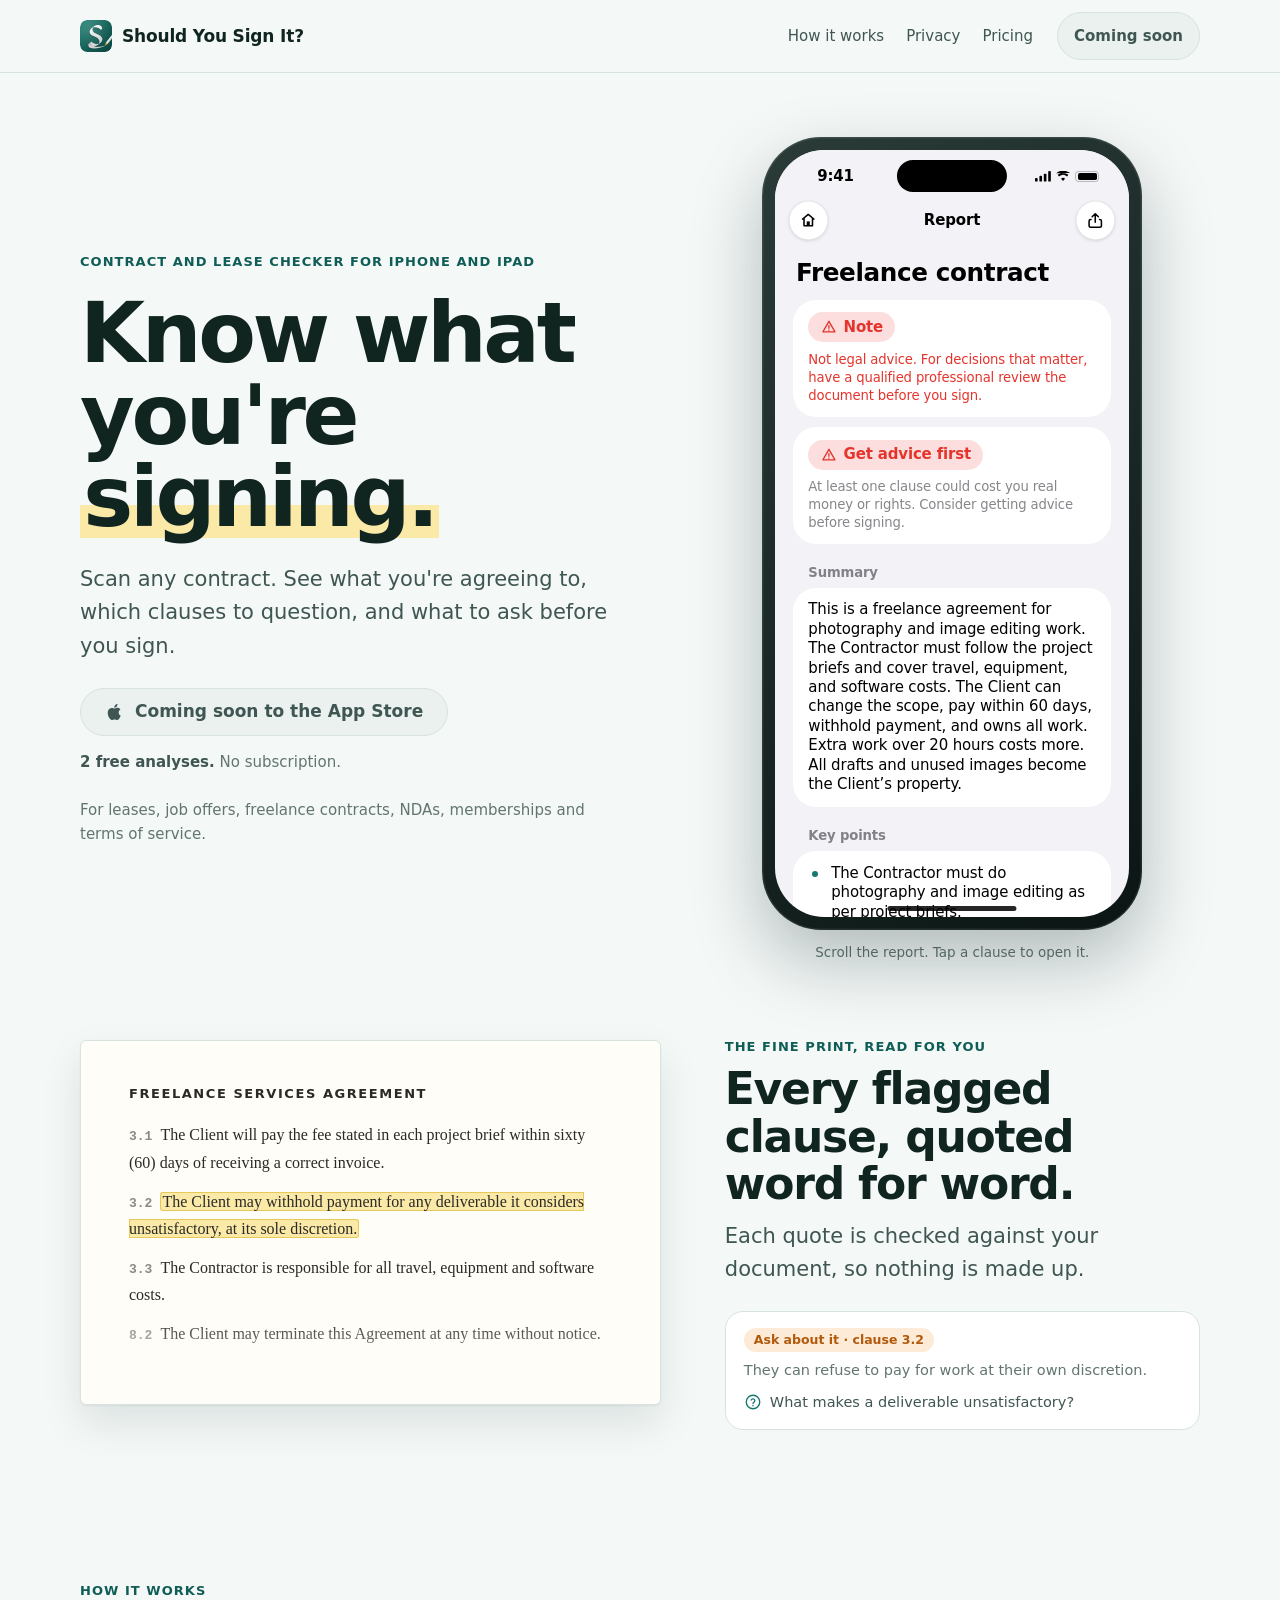
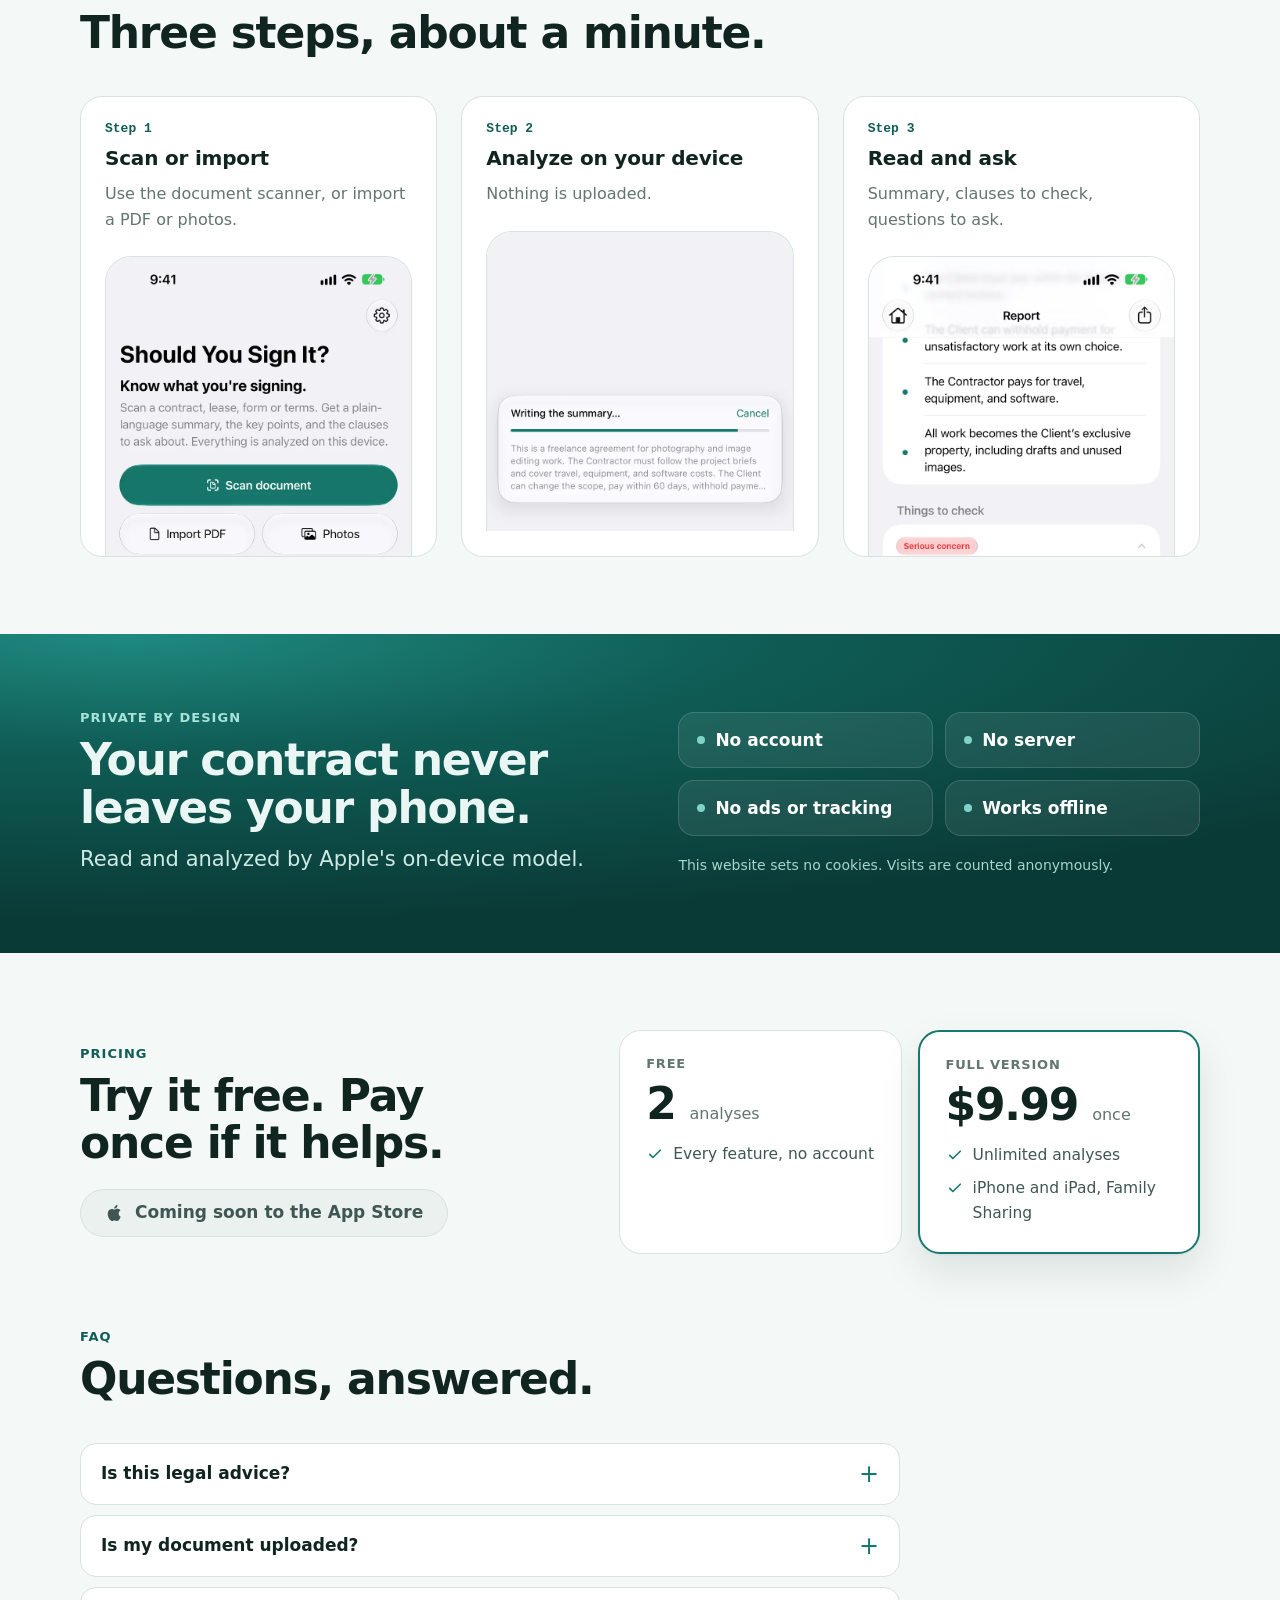
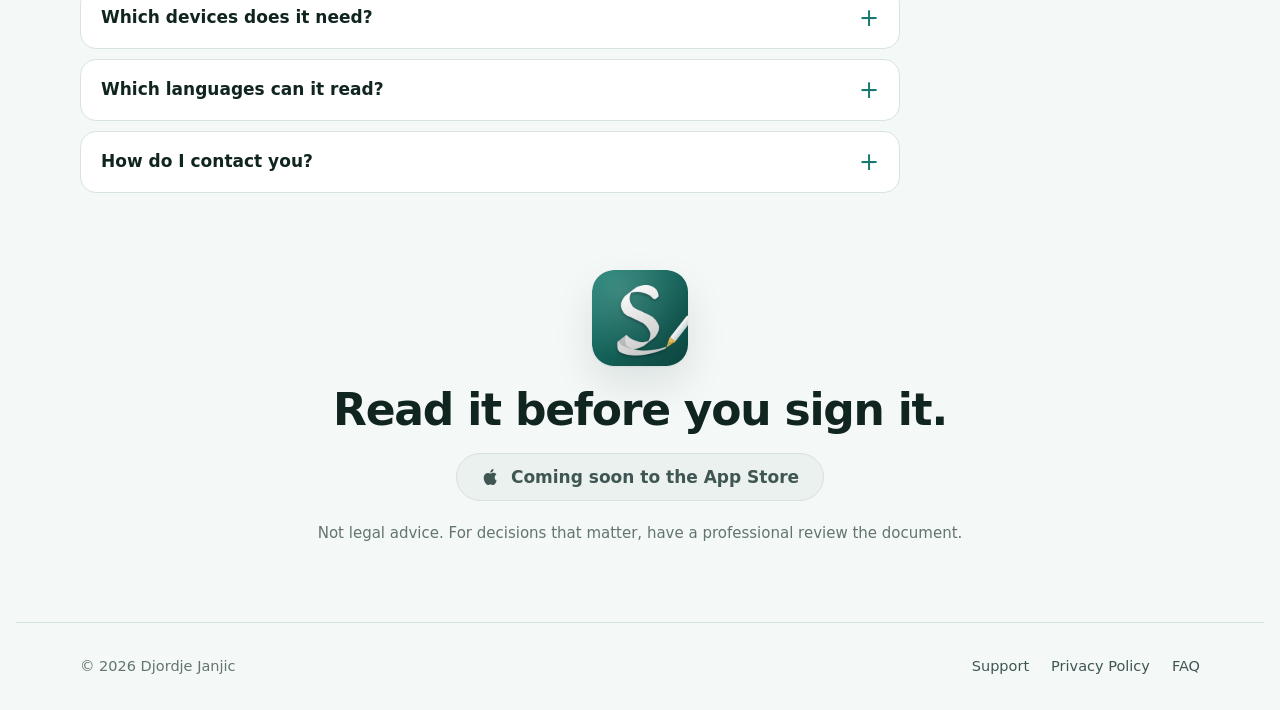
==== commit 5a614761: "SEO: search terms, structured data, canonicals, 404 page - Title and description with contract and l" ====
--- a/landing/index.html
+++ b/landing/index.html
@@ -3,19 +3,51 @@
 <head>
 <meta charset="utf-8">
 <meta name="viewport" content="width=device-width, initial-scale=1, viewport-fit=cover">
-<title>Should You Sign It? · Know what you're signing</title>
-<meta name="description" content="Scan a contract, lease or terms on your iPhone and get a plain-language summary, the clauses worth checking and the questions to ask before you sign. Private: everything runs on your device.">
+<title>Should You Sign It? Contract &amp; Lease Checker for iPhone</title>
+<meta name="description" content="Scan a contract, lease or terms and see what you're agreeing to, which clauses to question and what to ask. Private: analyzed on your iPhone.">
 <link rel="canonical" href="https://www.shouldyousignit.com/">
 <meta name="theme-color" content="#f4f8f7" media="(prefers-color-scheme: light)">
 <meta name="theme-color" content="#0c1716" media="(prefers-color-scheme: dark)">
 <meta property="og:type" content="website">
-<meta property="og:title" content="Should You Sign It?">
-<meta property="og:description" content="A plain-language read of any contract, before you sign. Analyzed on your iPhone, never uploaded.">
+<meta property="og:title" content="Should You Sign It? Contract &amp; Lease Checker for iPhone">
+<meta property="og:description" content="Scan a contract, lease or terms and see what you're agreeing to, which clauses to question and what to ask. Private: analyzed on your iPhone.">
 <meta property="og:url" content="https://www.shouldyousignit.com/">
 <meta property="og:image" content="https://www.shouldyousignit.com/img/og.png">
 <meta name="twitter:card" content="summary_large_image">
 <link rel="icon" type="image/png" sizes="32x32" href="img/favicon-32.png">
 <link rel="apple-touch-icon" href="img/icon-180.png">
+<script type="application/ld+json">
+{
+ "@context": "https://schema.org",
+ "@type": "MobileApplication",
+ "name": "Should You Sign It?",
+ "alternateName": "Should You Sign It? Contract & Lease Checker",
+ "url": "https://www.shouldyousignit.com/",
+ "image": "https://www.shouldyousignit.com/img/icon-512.png",
+ "description": "An iPhone and iPad app that scans contracts, leases and terms and gives a plain-language summary, the clauses worth checking and the questions to ask before signing. Analysis runs on the device.",
+ "operatingSystem": "iOS 27, iPadOS 27",
+ "applicationCategory": "BusinessApplication",
+ "applicationSubCategory": "Contract review",
+ "inLanguage": [
+  "en",
+  "de",
+  "fr",
+  "es",
+  "it",
+  "zh"
+ ],
+ "offers": {
+  "@type": "Offer",
+  "price": "0",
+  "priceCurrency": "USD",
+  "description": "Two free analyses, then a one-time Full Version unlock"
+ },
+ "author": {
+  "@type": "Person",
+  "name": "Djordje Janjic"
+ }
+}
+</script>
 <link rel="stylesheet" href="styles.css">
 </head>
 <body>
@@ -43,13 +75,14 @@
   <section class="hero">
     <div class="wrap">
       <div class="hero-copy">
-        <span class="eyebrow">For iPhone and iPad</span>
+        <span class="eyebrow">Contract and lease checker for iPhone and iPad</span>
         <h1>Know what you're <span class="mark">signing.</span></h1>
         <p class="lede">Scan any contract. See what you're agreeing to, which clauses to question, and what to ask before you sign.</p>
         <div class="hero-actions">
           <a class="btn btn-primary" data-store href="#pricing"><svg aria-hidden="true"><use href="#i-apple"/></svg><span data-store-label>Download on the App Store</span></a>
           <span class="fine"><b>2 free analyses.</b> No subscription.</span>
         </div>
+        <p class="fine">For leases, job offers, freelance contracts, NDAs, memberships and terms of service.</p>
       </div>
       <div class="hero-visual">
         <!-- phone:start -->
@@ -57,7 +90,7 @@
           <div class="ios-screen" tabindex="0">
 <div class="ios-bar"><span class="ios-time">9:41</span><span class="ios-island"></span><span class="ios-status"><svg viewBox="0 0 18 12" aria-hidden="true"><rect x="0" y="8" width="3" height="4" rx="1"/><rect x="5" y="5.5" width="3" height="6.5" rx="1"/><rect x="10" y="3" width="3" height="9" rx="1"/><rect x="15" y="0" width="3" height="12" rx="1"/></svg><svg viewBox="0 0 16 12" aria-hidden="true"><path d="M8 11.5l2.3-2.8a3.6 3.6 0 00-4.6 0zM3.4 6.2a7 7 0 019.2 0l1.5-1.8a9.4 9.4 0 00-12.2 0zM.3 2.5a11.8 11.8 0 0115.4 0L16 2.1" /></svg><span class="ios-batt"><span></span></span></span></div>
 <div class="ios-nav"><span class="ios-circle"><svg viewBox="0 0 24 24" aria-hidden="true"><path d="M4 11l8-6.5 8 6.5M6.5 9.5V19h11V9.5" fill="none" stroke="currentColor" stroke-width="2" stroke-linejoin="round"/><rect x="10" y="13.5" width="4" height="5.5" fill="currentColor"/></svg></span><span class="ios-navtitle">Report</span><span class="ios-circle"><svg viewBox="0 0 24 24" aria-hidden="true"><path d="M12 3.5v11M8 7.5l4-4 4 4M6.5 11H6a2 2 0 00-2 2v6a2 2 0 002 2h12a2 2 0 002-2v-6a2 2 0 00-2-2h-.5" fill="none" stroke="currentColor" stroke-width="2" stroke-linecap="round" stroke-linejoin="round"/></svg></span></div>
-<h3 class="ios-title">Freelance contract</h3>
+<p class="ios-title">Freelance contract</p>
 <div class="ios-card"><span class="ios-pill big serious"><svg viewBox="0 0 24 24" aria-hidden="true"><path d="M12 3.5L2.8 19.5h18.4L12 3.5z" fill="none" stroke="currentColor" stroke-width="2" stroke-linejoin="round"/><path d="M12 10v4.2" stroke="currentColor" stroke-width="2" stroke-linecap="round"/><circle cx="12" cy="16.9" r="1.1" fill="currentColor"/></svg>Note</span><p class="ios-red">Not legal advice. For decisions that matter, have a qualified professional review the document before you sign.</p></div>
 <div class="ios-card tight"><span class="ios-pill big serious"><svg viewBox="0 0 24 24" aria-hidden="true"><path d="M12 3.5L2.8 19.5h18.4L12 3.5z" fill="none" stroke="currentColor" stroke-width="2" stroke-linejoin="round"/><path d="M12 10v4.2" stroke="currentColor" stroke-width="2" stroke-linecap="round"/><circle cx="12" cy="16.9" r="1.1" fill="currentColor"/></svg>Get advice first</span><p class="ios-muted">At least one clause could cost you real money or rights. Consider getting advice before signing.</p></div>
 <p class="ios-head">Summary</p><div class="ios-card"><p>This is a freelance agreement for photography and image editing work. The Contractor must follow the project briefs and cover travel, equipment, and software costs. The Client can change the scope, pay within 60 days, withhold payment, and owns all work. Extra work over 20 hours costs more. All drafts and unused images become the Client’s property.</p></div>
@@ -108,7 +141,7 @@
         <li class="step">
           <span class="num">Step 1</span>
           <h3>Scan or import</h3>
-          <p>Camera, PDF or photos.</p>
+          <p>Use the document scanner, or import a PDF or photos.</p>
           <div class="shot"><img src="img/shot-home.webp" alt="Home screen with Scan document, Import PDF and Photos buttons and recent reports." width="780" height="1695" loading="lazy"></div>
         </li>
         <li class="step">
--- a/landing/styles.css
+++ b/landing/styles.css
@@ -279,7 +279,7 @@
 .ios-toggle { all: unset; box-sizing: border-box; width: 100%; cursor: pointer; display: grid; gap: calc(6 * var(--pt)); padding: calc(13 * var(--pt)) 0; }
 .ios-toggle:focus-visible { outline: 2px solid var(--ios-teal); outline-offset: 2px; border-radius: 8px; }
 .ios-row { display: flex; align-items: center; gap: calc(8 * var(--pt)); }
-.ios-kw { font-size: calc(11 * var(--pt)); color: var(--ios-3); }
+.ios-kw { font-size: calc(11 * var(--pt)); color: var(--ios-2); }
 .ios-chev { margin-left: auto; width: calc(9 * var(--pt)); height: calc(9 * var(--pt)); border-right: calc(2.2 * var(--pt)) solid var(--ios-3); border-bottom: calc(2.2 * var(--pt)) solid var(--ios-3); transform: translateY(calc(-3 * var(--pt))) rotate(45deg); transition: transform .2s ease; }
 .ios-concern.open .ios-chev { transform: translateY(calc(2 * var(--pt))) rotate(225deg); }
 .ios-quote { font-style: italic; font-size: calc(15 * var(--pt)); line-height: 1.35; }
@@ -291,3 +291,6 @@
 .ios-concern.open .ios-askq { display: flex; }
 .ios-home { position: absolute; left: 50%; bottom: 2.4%; width: 34%; height: .6%; transform: translateX(-50%); border-radius: 999px; background: var(--ios-label); opacity: .85; pointer-events: none; }
 .phone-hint { font-size: 13.5px; color: var(--muted); text-align: center; }
+.notfound { min-height: 100vh; display: grid; place-content: center; justify-items: center; gap: 18px; text-align: center; padding-block: 48px; }
+.notfound img { border-radius: 22.5%; }
+.notfound h1 { font-size: clamp(32px, 5vw, 48px); letter-spacing: -.03em; }
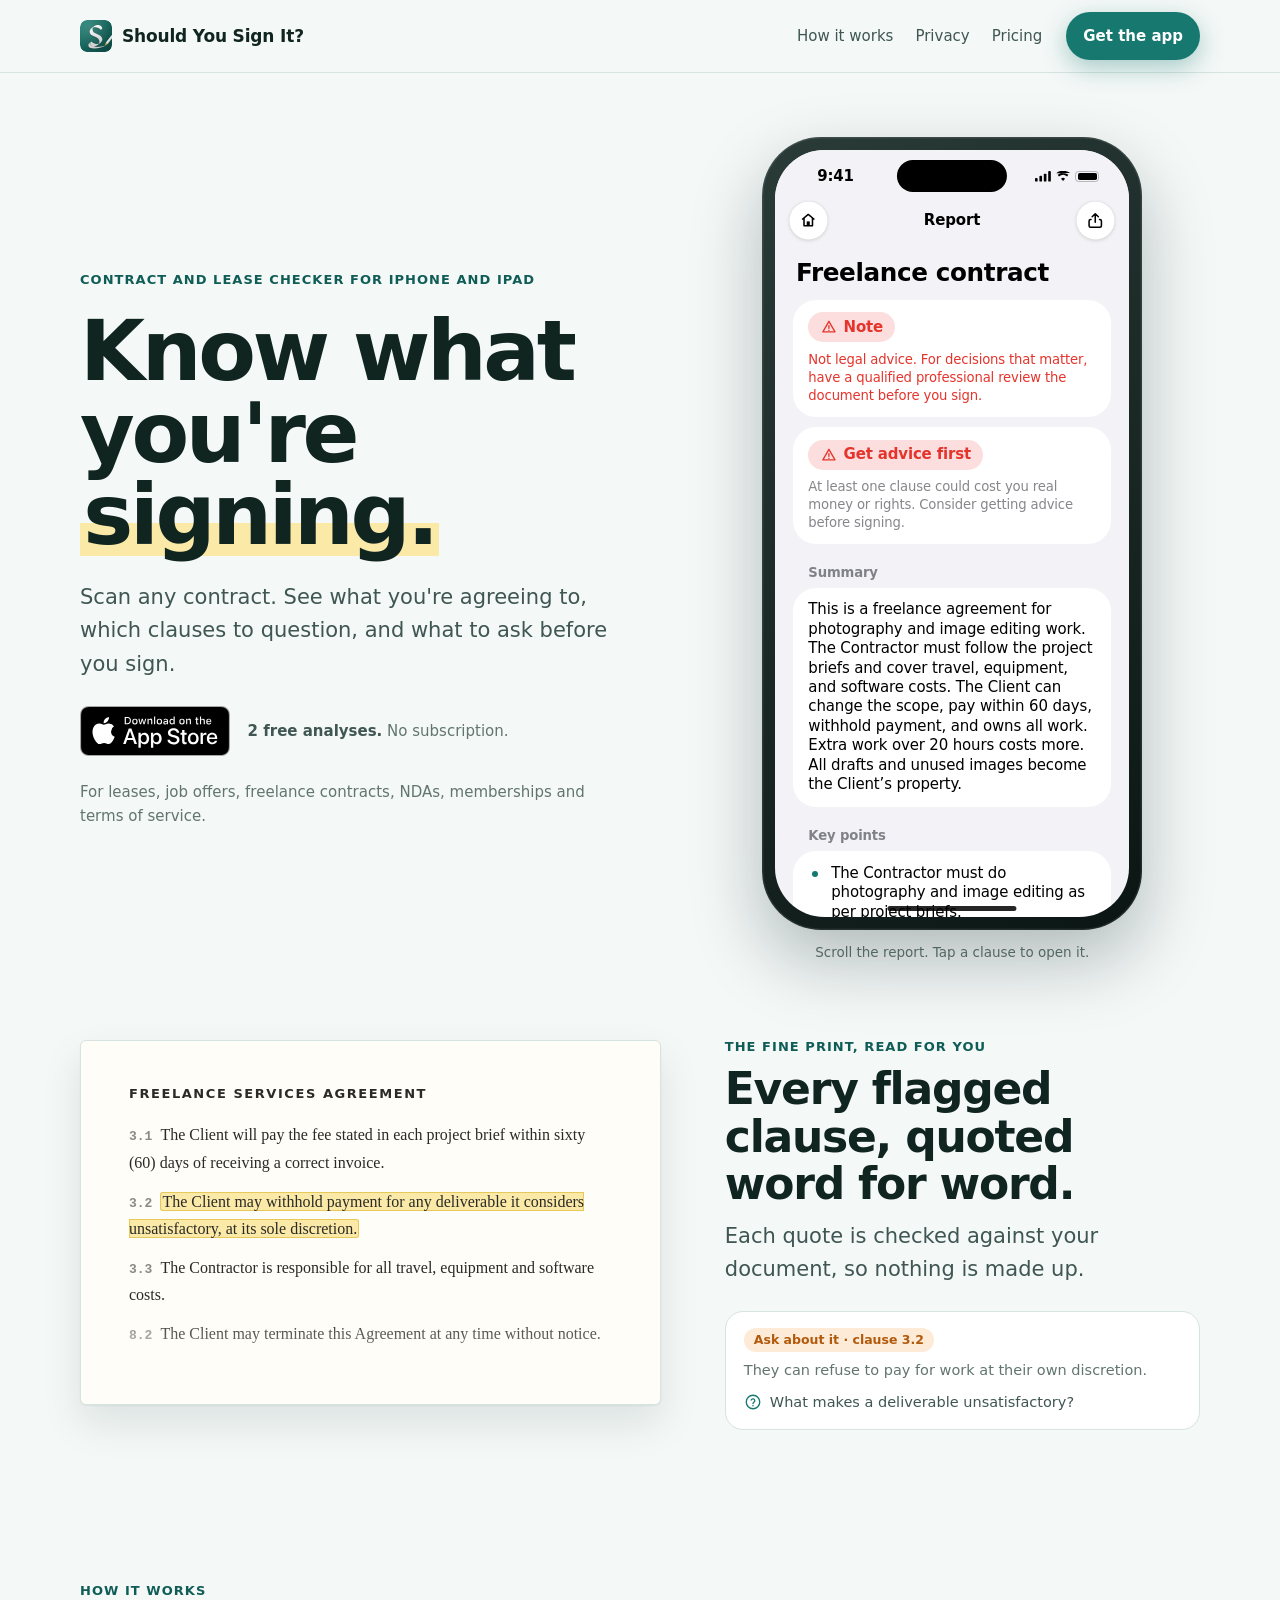
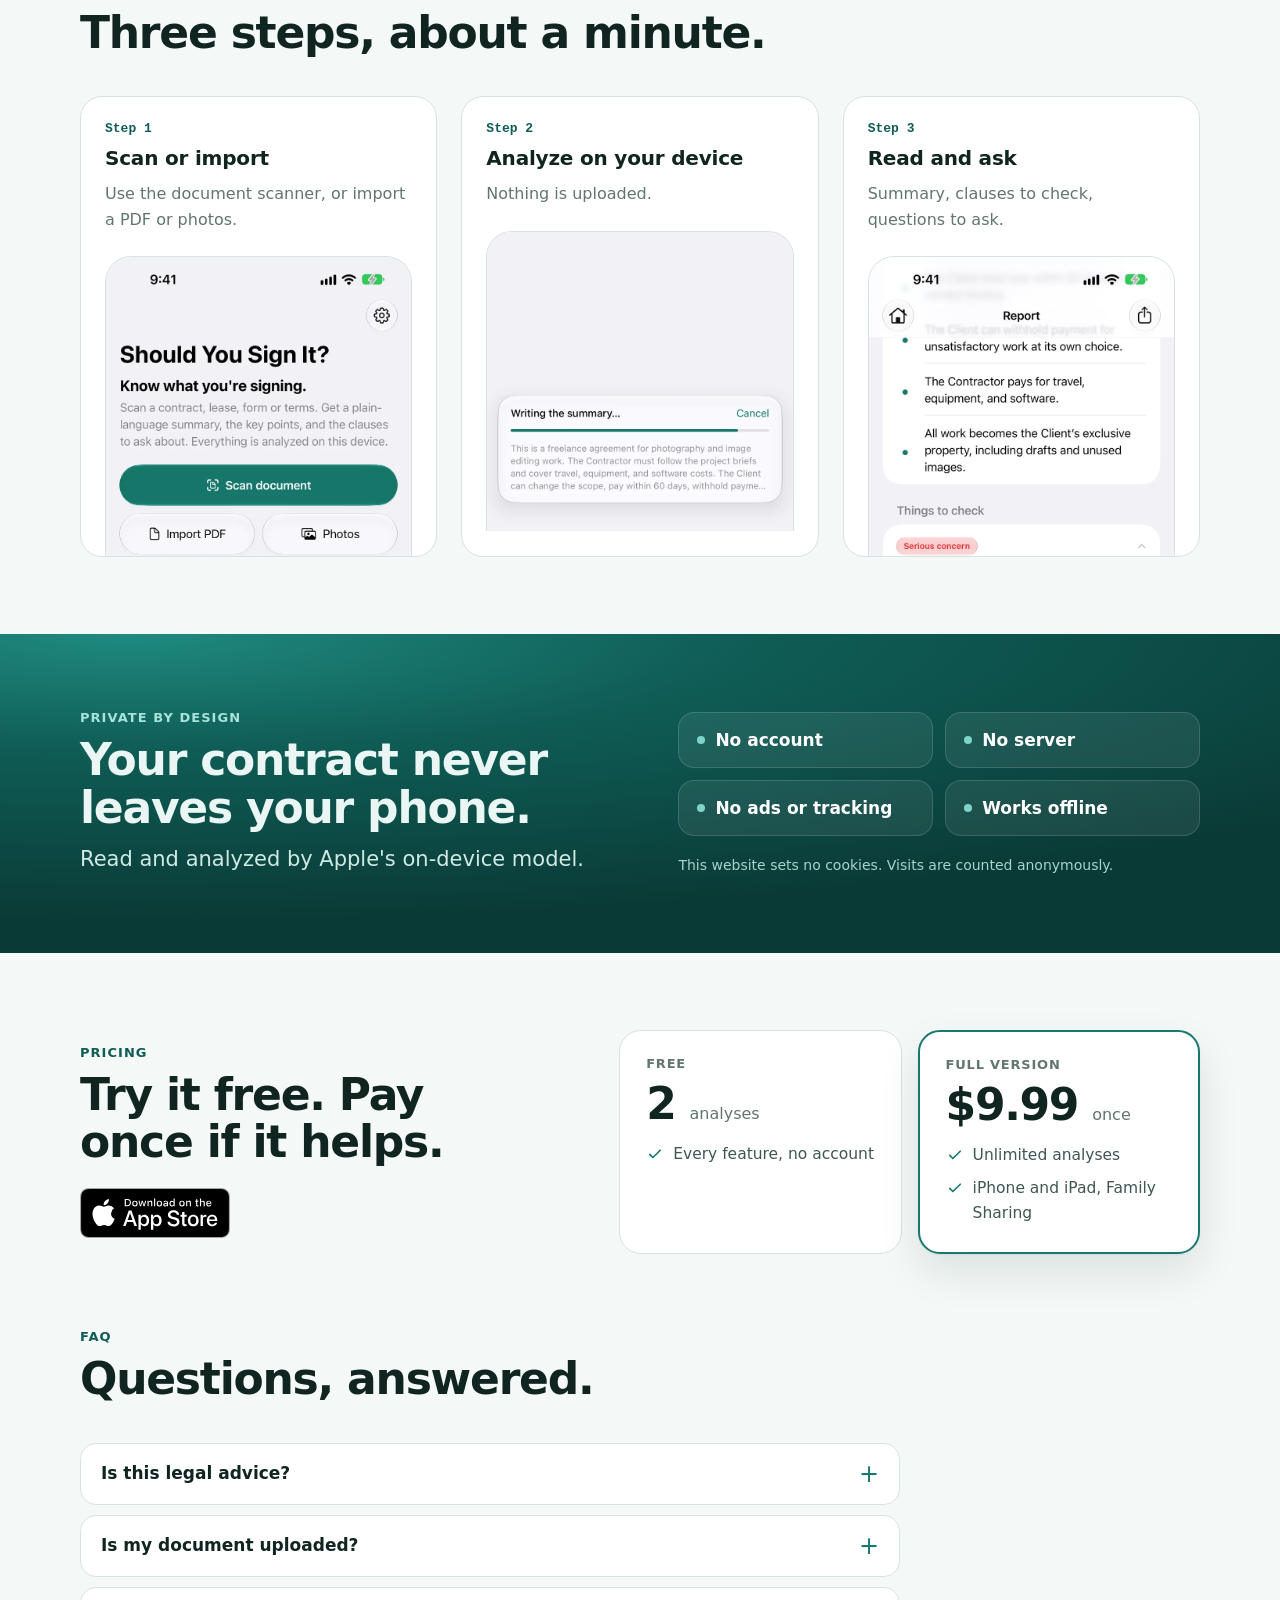
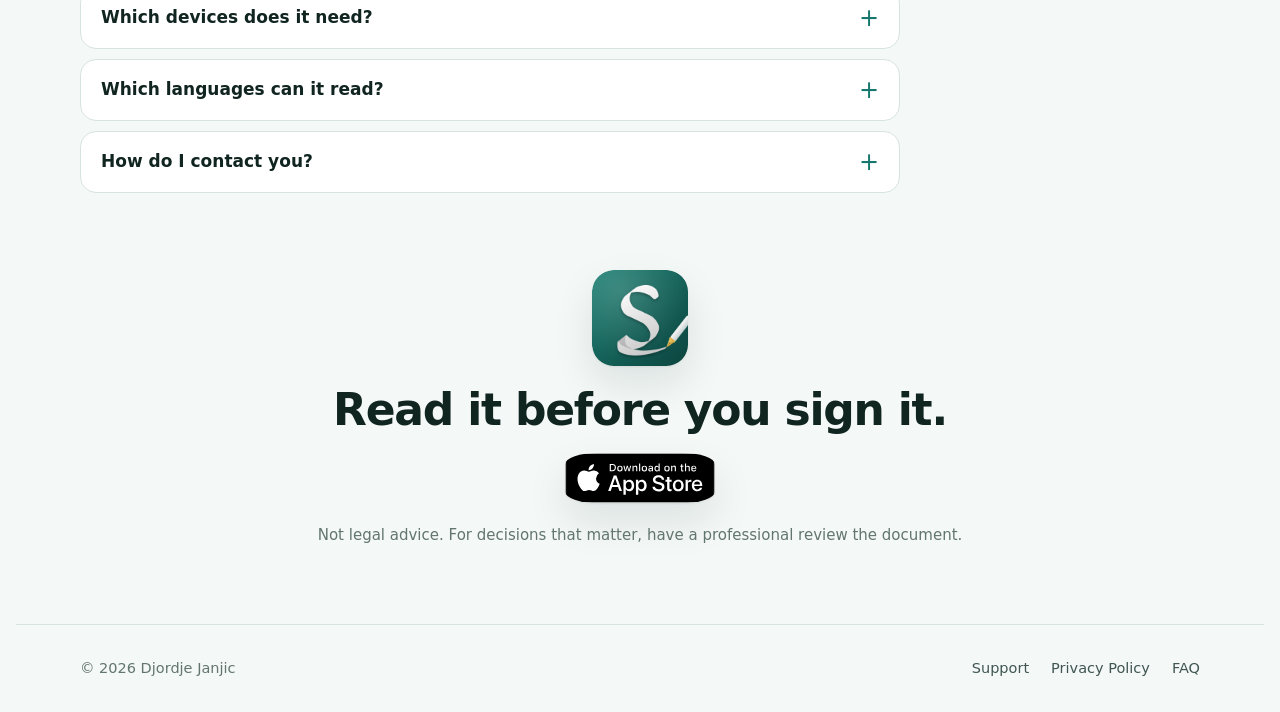
==== commit 8824e85c: "App Store link, official badge, Smart App Banner - Download buttons use Apple's official badge and l" ====
--- a/landing/index.html
+++ b/landing/index.html
@@ -6,6 +6,7 @@
 <title>Should You Sign It? Contract &amp; Lease Checker for iPhone</title>
 <meta name="description" content="Scan a contract, lease or terms and see what you're agreeing to, which clauses to question and what to ask. Private: analyzed on your iPhone.">
 <link rel="canonical" href="https://www.shouldyousignit.com/">
+<meta name="apple-itunes-app" content="app-id=6814491870">
 <meta name="theme-color" content="#f4f8f7" media="(prefers-color-scheme: light)">
 <meta name="theme-color" content="#0c1716" media="(prefers-color-scheme: dark)">
 <meta property="og:type" content="website">
@@ -45,7 +46,12 @@
  "author": {
   "@type": "Person",
   "name": "Djordje Janjic"
- }
+ },
+ "installUrl": "https://apps.apple.com/app/id6814491870",
+ "downloadUrl": "https://apps.apple.com/app/id6814491870",
+ "sameAs": [
+  "https://apps.apple.com/app/id6814491870"
+ ]
 }
 </script>
 <link rel="stylesheet" href="styles.css">
@@ -67,7 +73,7 @@
       <li><a href="#privacy">Privacy</a></li>
       <li><a href="#pricing">Pricing</a></li>
     </ul>
-    <a class="btn btn-primary cta-sm" data-store href="#pricing">Get the app</a>
+    <a class="btn btn-primary cta-sm" data-store href="https://apps.apple.com/app/id6814491870">Get the app</a>
   </div>
 </header>
 
@@ -79,7 +85,7 @@
         <h1>Know what you're <span class="mark">signing.</span></h1>
         <p class="lede">Scan any contract. See what you're agreeing to, which clauses to question, and what to ask before you sign.</p>
         <div class="hero-actions">
-          <a class="btn btn-primary" data-store href="#pricing"><svg aria-hidden="true"><use href="#i-apple"/></svg><span data-store-label>Download on the App Store</span></a>
+          <a class="store-badge" data-store href="https://apps.apple.com/app/id6814491870"><img src="img/app-store-badge.svg" alt="Download on the App Store" width="150" height="50"></a>
           <span class="fine"><b>2 free analyses.</b> No subscription.</span>
         </div>
         <p class="fine">For leases, job offers, freelance contracts, NDAs, memberships and terms of service.</p>
@@ -110,7 +116,7 @@
   <section class="fineprint flush-top" aria-labelledby="fineprint-title">
     <div class="wrap">
       <div class="doc" aria-label="Excerpt of a freelance services agreement">
-        <h4>Freelance Services Agreement</h4>
+        <p class="doc-title">Freelance Services Agreement</p>
         <p><span class="no">3.1</span>The Client will pay the fee stated in each project brief within sixty (60) days of receiving a correct invoice.</p>
         <p><span class="no">3.2</span><mark>The Client may withhold payment for any deliverable it considers unsatisfactory, at its sole discretion.</mark></p>
         <p><span class="no">3.3</span>The Contractor is responsible for all travel, equipment and software costs.</p>
@@ -185,7 +191,7 @@
         <span class="eyebrow">Pricing</span>
         <h2 id="pricing-title">Try it free. Pay once if it helps.</h2>
         <div class="hero-actions actions-gap">
-          <a class="btn btn-primary" data-store href="#pricing"><svg aria-hidden="true"><use href="#i-apple"/></svg><span data-store-label>Download on the App Store</span></a>
+          <a class="store-badge" data-store href="https://apps.apple.com/app/id6814491870"><img src="img/app-store-badge.svg" alt="Download on the App Store" width="150" height="50"></a>
         </div>
       </div>
       <div class="plans">
@@ -225,7 +231,7 @@
   <section class="closing flush-top" aria-labelledby="closing-title">
     <img src="img/icon-rounded.png" alt="" width="96" height="96" loading="lazy">
     <h2 id="closing-title">Read it before you sign it.</h2>
-    <a class="btn btn-primary" data-store href="#pricing"><svg aria-hidden="true"><use href="#i-apple"/></svg><span data-store-label>Download on the App Store</span></a>
+    <a class="store-badge" data-store href="https://apps.apple.com/app/id6814491870"><img src="img/app-store-badge.svg" alt="Download on the App Store" width="150" height="50"></a>
     <p class="fine">Not legal advice. For decisions that matter, have a professional review the document.</p>
   </section>
 </main>
--- a/landing/styles.css
+++ b/landing/styles.css
@@ -119,7 +119,7 @@
 @media (max-width: 900px) { .fineprint .wrap { grid-template-columns: 1fr; } }
 .doc { background: var(--doc); color: var(--doc-ink); border: 1px solid var(--line); border-radius: 6px; padding: clamp(24px, 4vw, 44px) clamp(22px, 4vw, 48px); box-shadow: var(--shadow); font: 16px/1.7 var(--serif); position: relative; }
 .doc::after { content: ""; position: absolute; inset: auto 0 0 0; height: 90px; background: linear-gradient(transparent, var(--doc)); border-radius: 0 0 6px 6px; pointer-events: none; }
-.doc h4 { font: 700 13px/1.4 var(--sans); letter-spacing: .12em; text-transform: uppercase; margin: 0 0 18px; color: var(--doc-ink); }
+.doc .doc-title { font: 700 13px/1.4 var(--sans); letter-spacing: .12em; text-transform: uppercase; margin: 0 0 18px; color: var(--doc-ink); }
 .doc p { margin: 0 0 12px; }
 .doc .no { font: 600 13px var(--mono); color: color-mix(in srgb, var(--doc-ink) 55%, transparent); margin-right: 8px; }
 .doc mark { background: var(--marker); color: inherit; padding: 1px 2px; border-radius: 3px; box-shadow: 0 0 0 1px var(--marker-edge) inset; }
@@ -294,3 +294,6 @@
 .notfound { min-height: 100vh; display: grid; place-content: center; justify-items: center; gap: 18px; text-align: center; padding-block: 48px; }
 .notfound img { border-radius: 22.5%; }
 .notfound h1 { font-size: clamp(32px, 5vw, 48px); letter-spacing: -.03em; }
+.store-badge { display: inline-block; line-height: 0; border-radius: 10px; }
+.store-badge img { height: 50px; width: auto; }
+.store-badge:hover img { opacity: .9; }
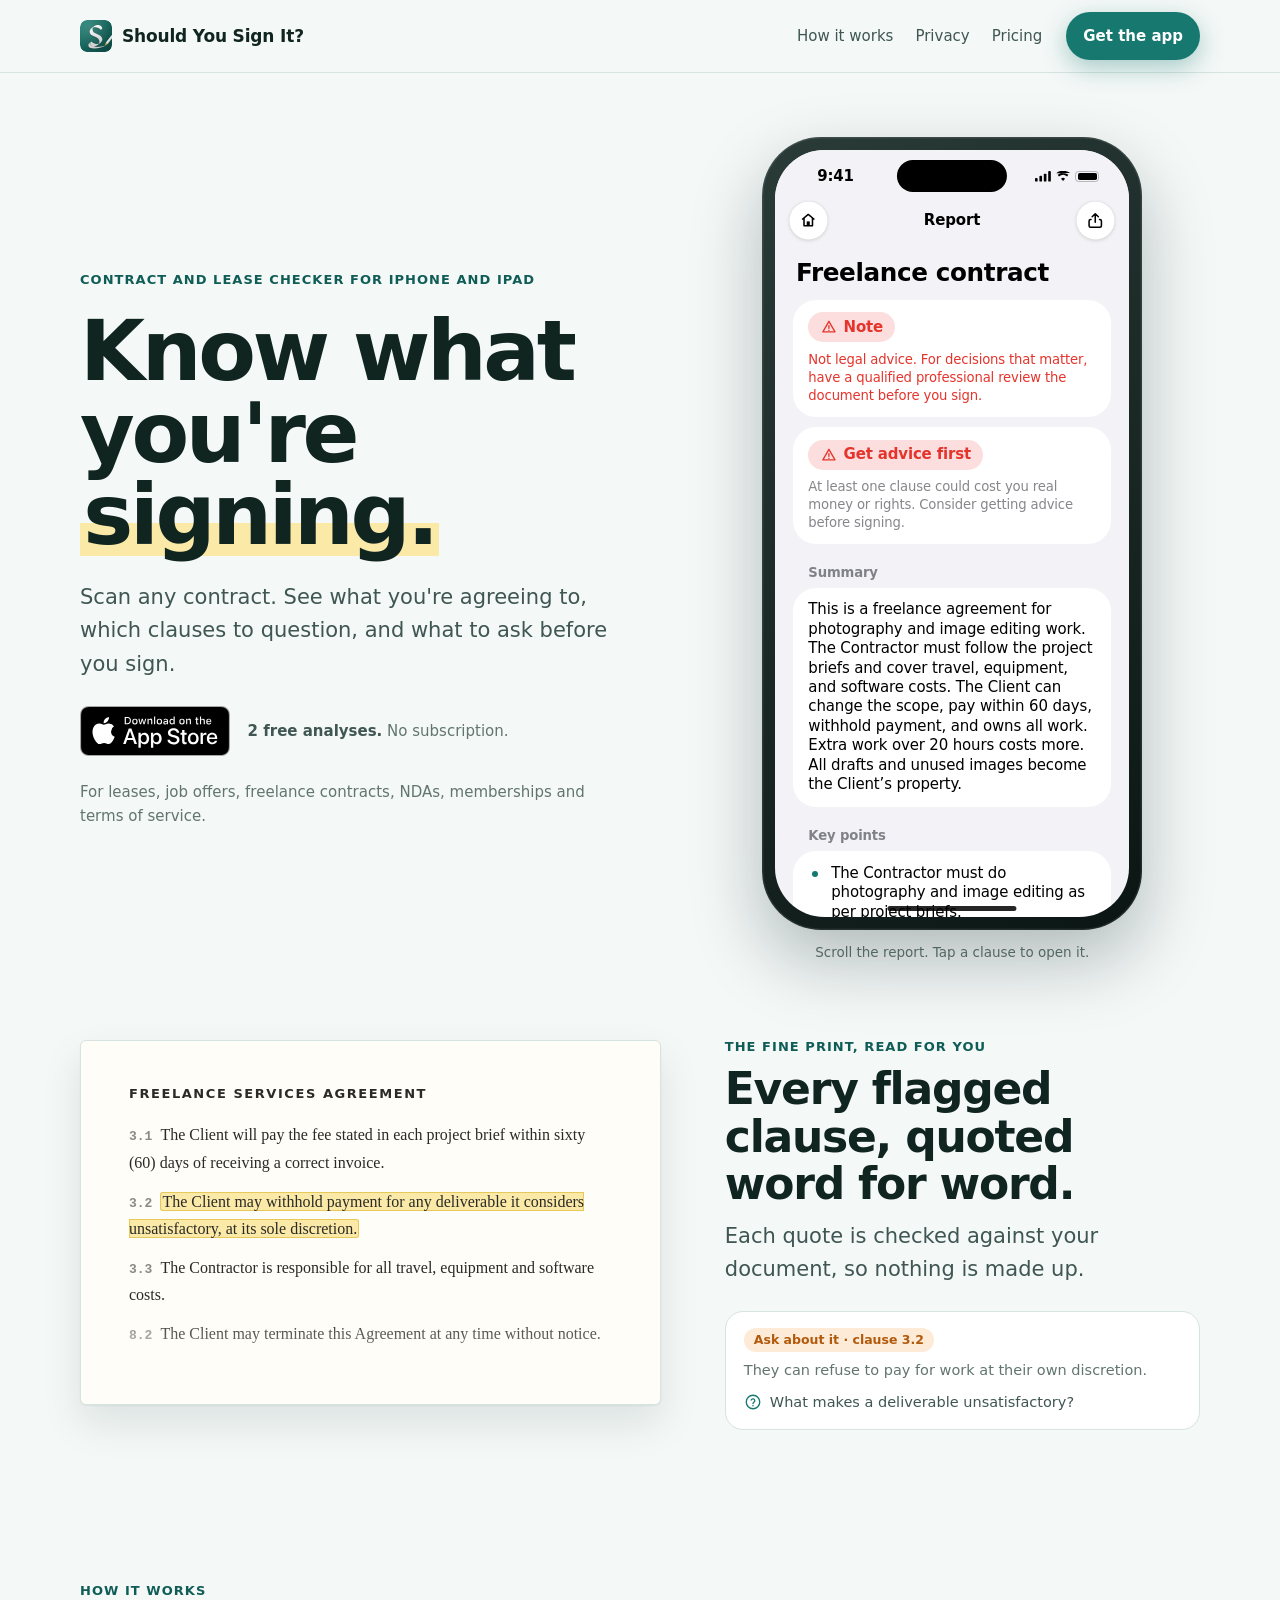
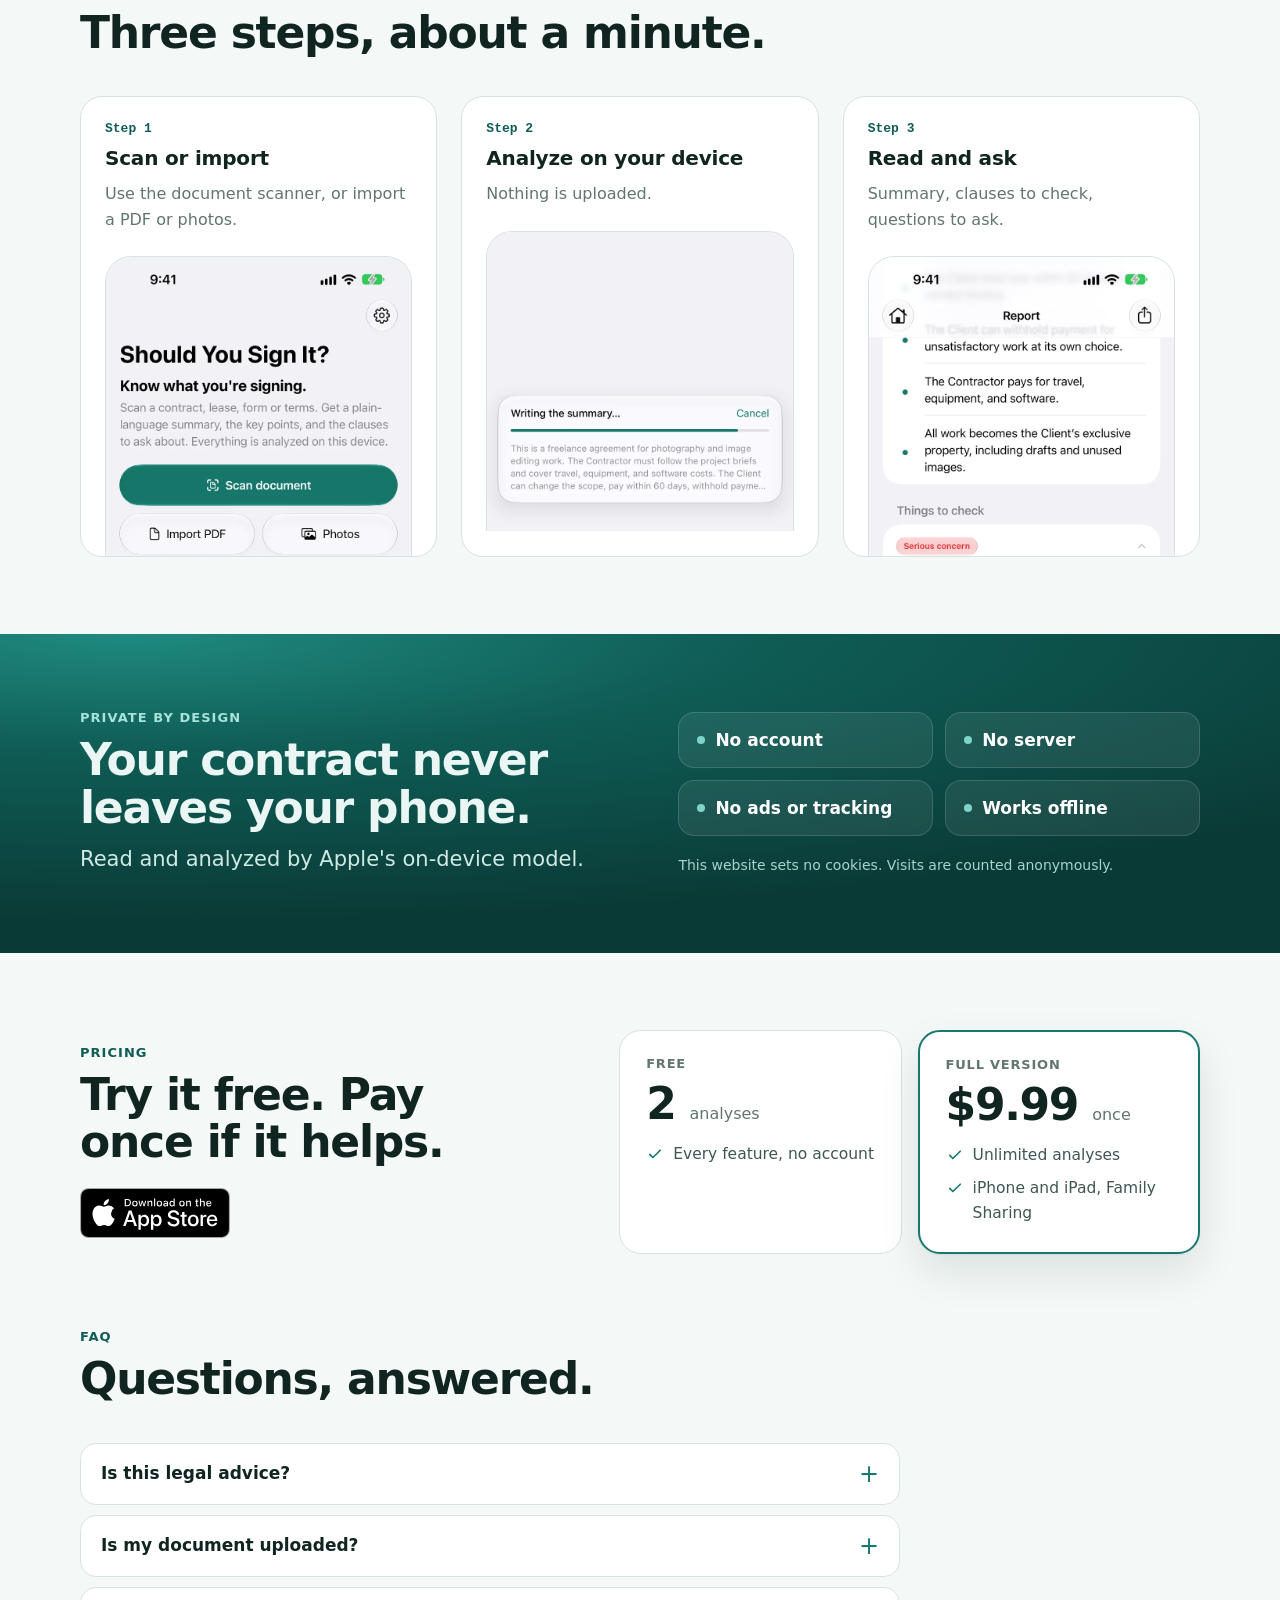
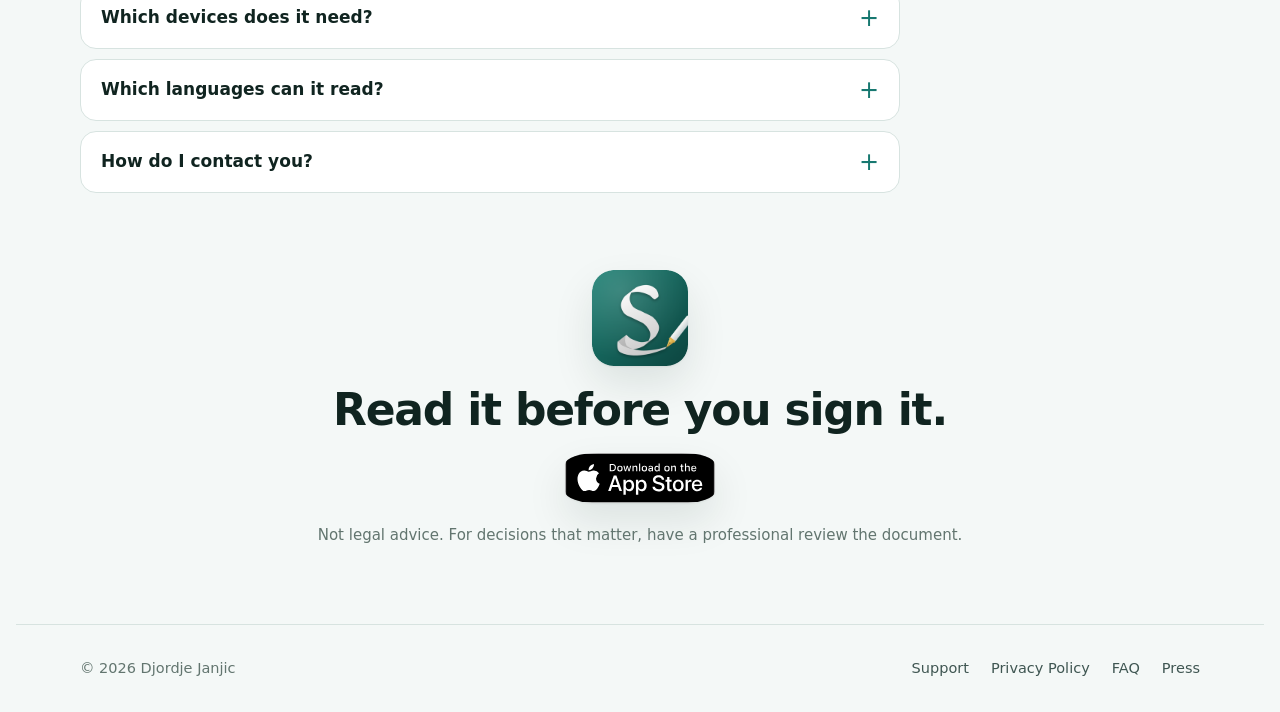
==== commit 2a8b03c8: "Press kit page with facts, descriptions, demo videos, screenshots, icon and ZIP" ====
--- a/landing/index.html
+++ b/landing/index.html
@@ -243,6 +243,7 @@
       <a href="support.html">Support</a>
       <a href="privacy.html">Privacy Policy</a>
       <a href="#faq">FAQ</a>
+      <a href="/press">Press</a>
     </nav>
   </div>
 </footer>
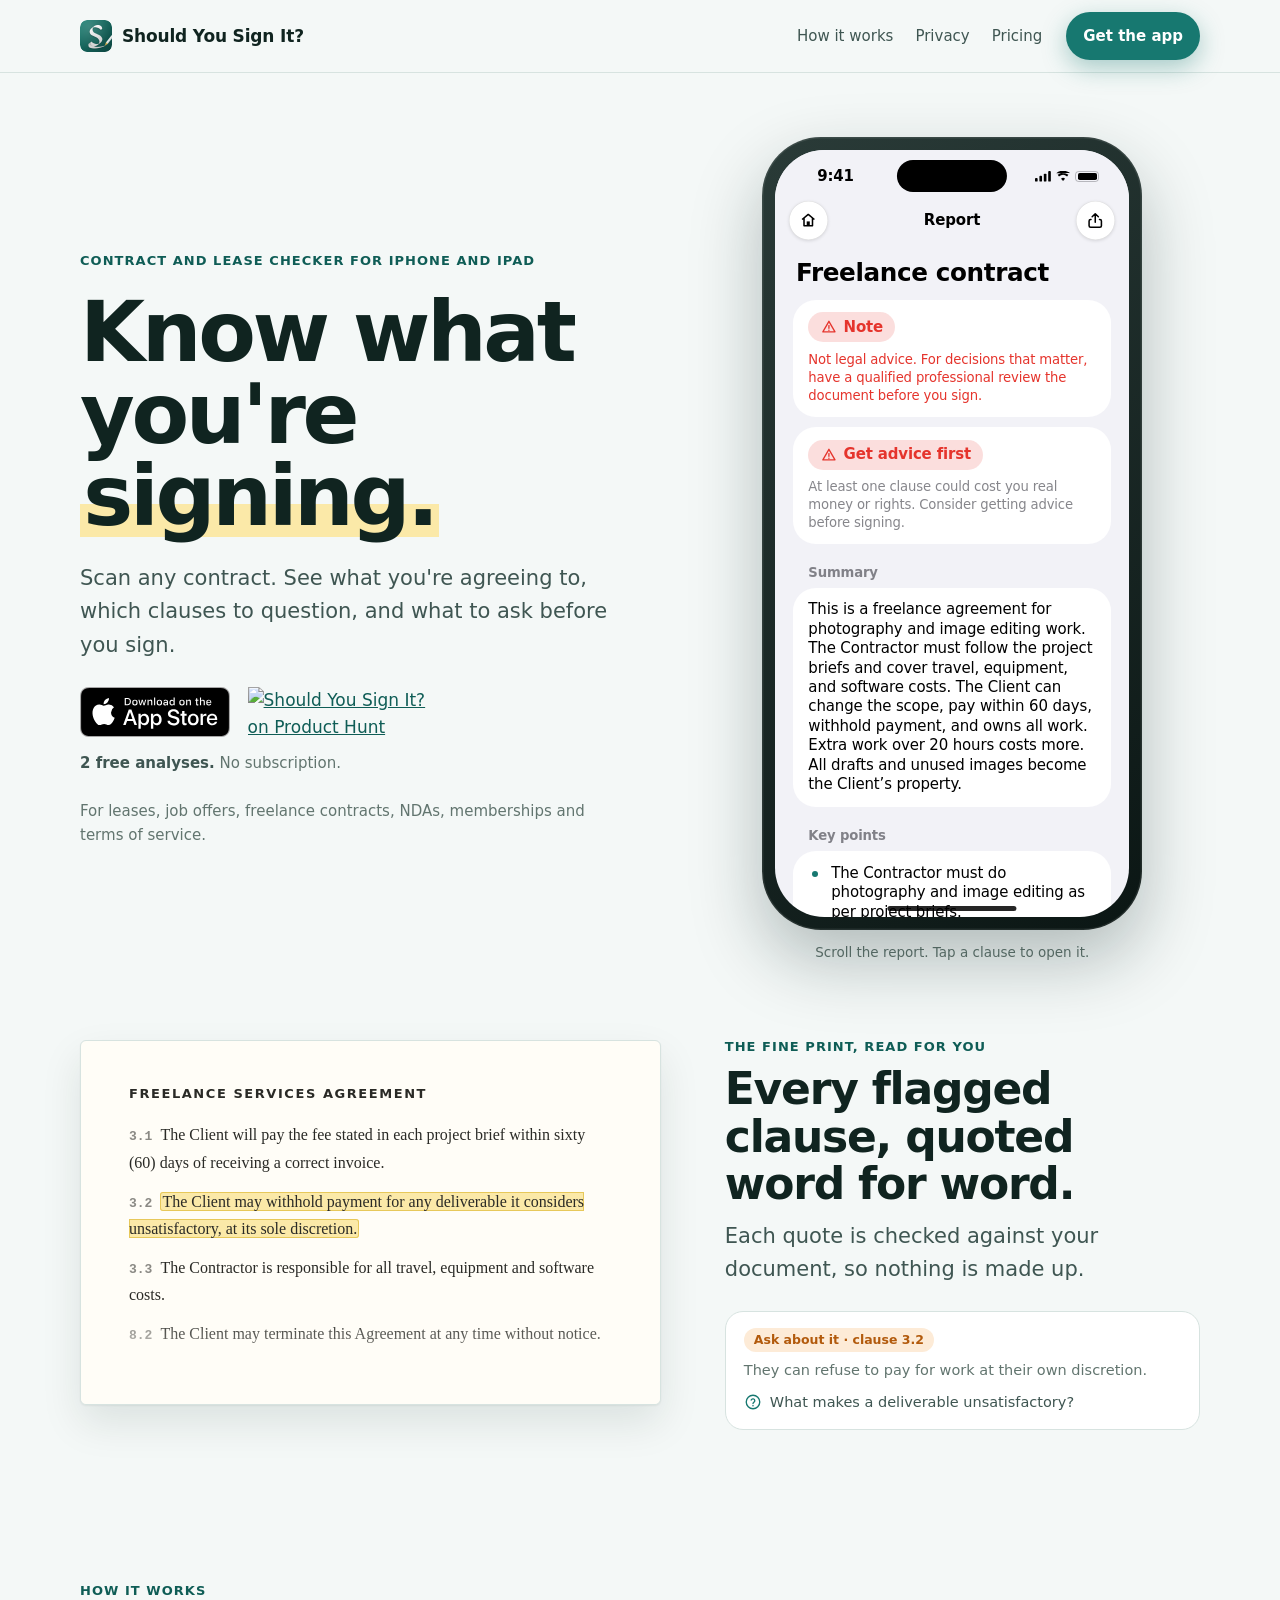
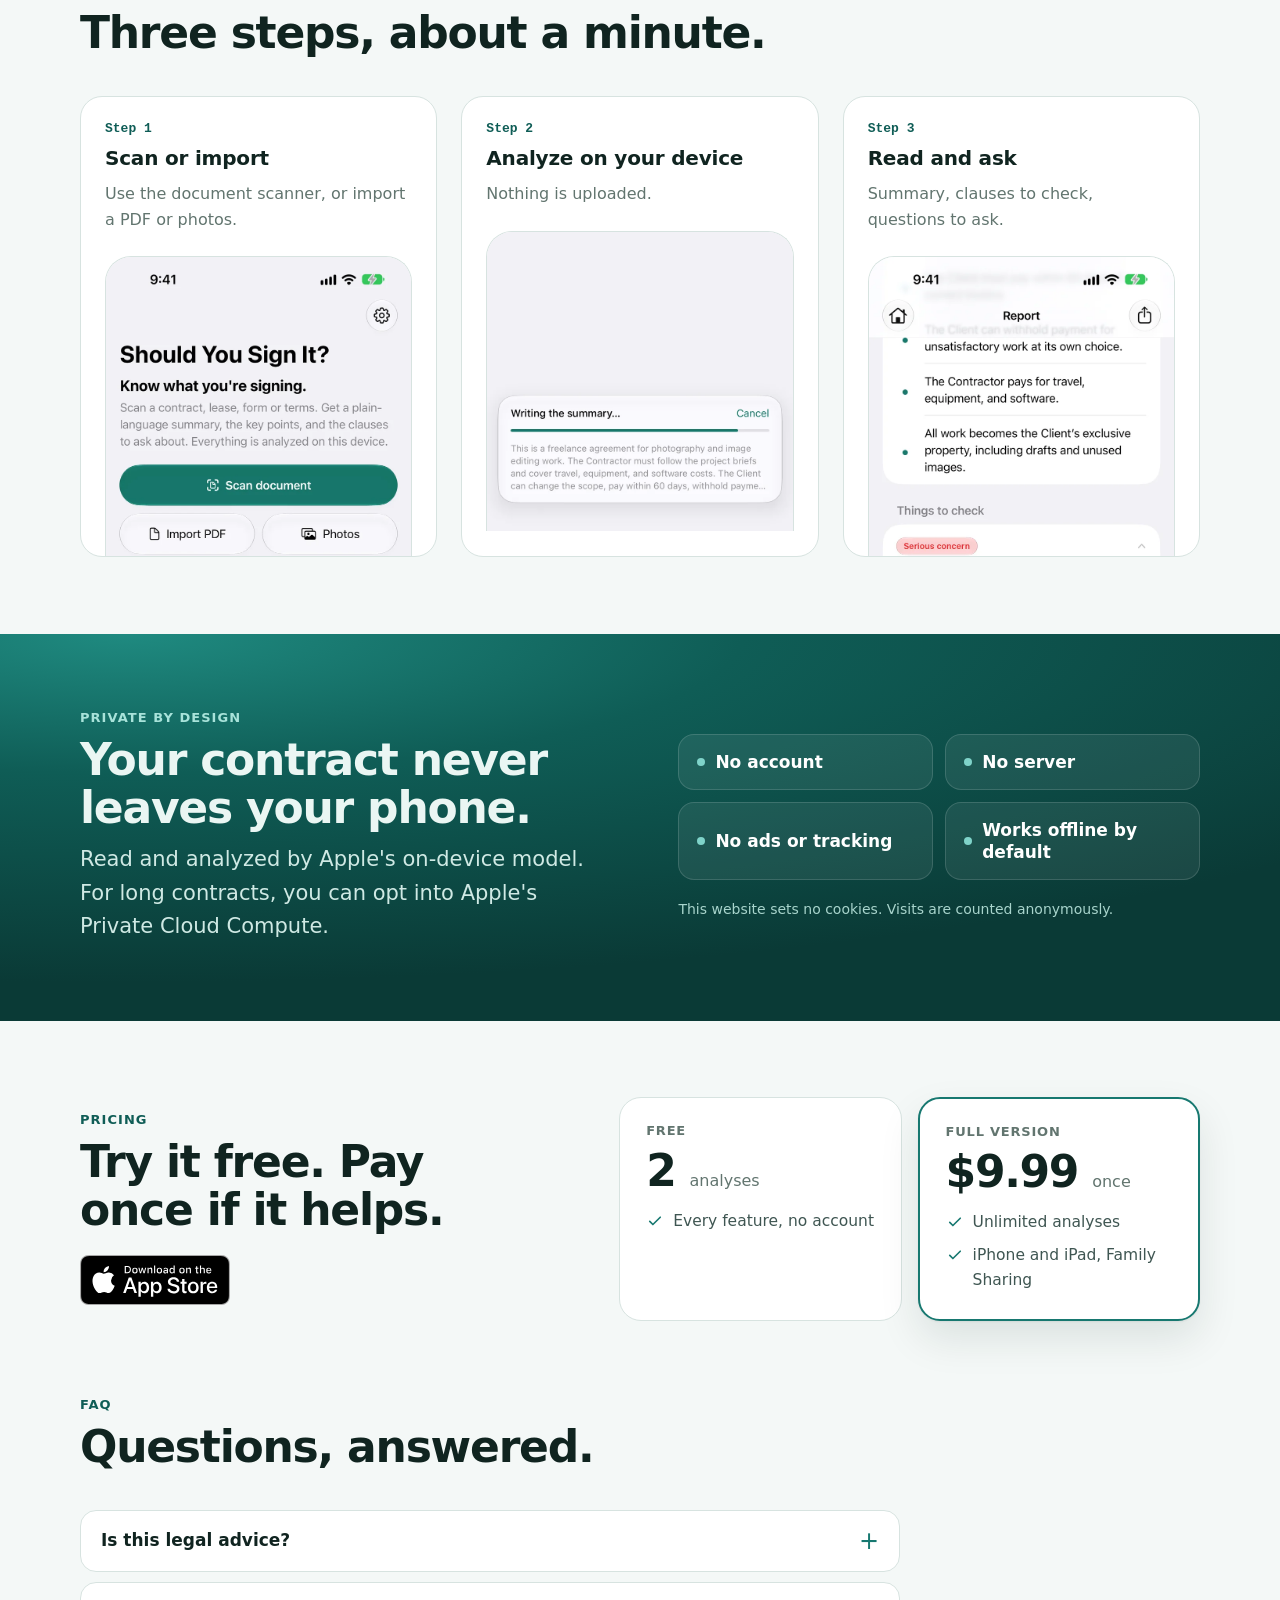
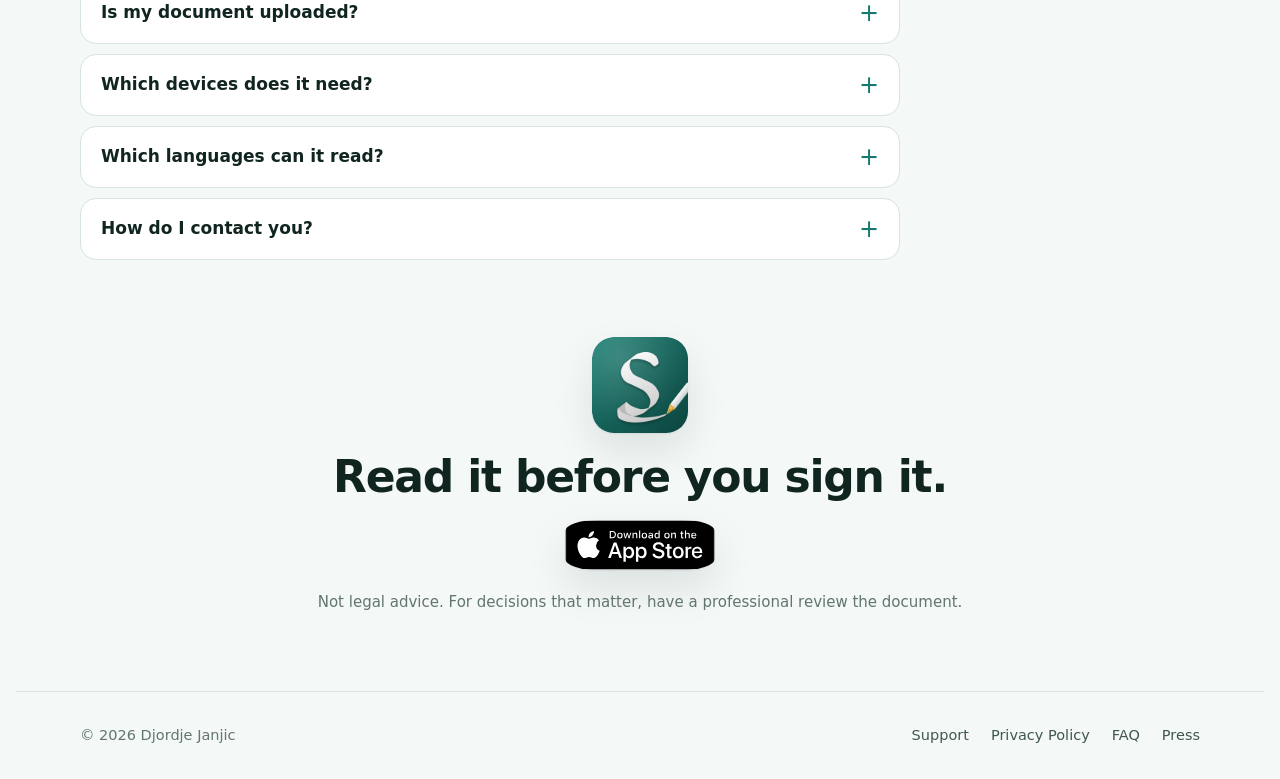
==== commit 1af6cb85: "1.1: privacy policy, landing page and press kit describe the opt-in Private Cloud Compute option" ====
--- a/landing/index.html
+++ b/landing/index.html
@@ -86,6 +86,7 @@
         <p class="lede">Scan any contract. See what you're agreeing to, which clauses to question, and what to ask before you sign.</p>
         <div class="hero-actions">
           <a class="store-badge" data-store href="https://apps.apple.com/app/id6814491870"><img src="img/app-store-badge.svg" alt="Download on the App Store" width="150" height="50"></a>
+          <a class="ph-badge" href="https://www.producthunt.com/products/should-you-sign-it?embed=true&amp;utm_source=badge-featured&amp;utm_medium=badge&amp;utm_campaign=badge-should-you-sign-it" target="_blank" rel="noopener noreferrer"><picture><source srcset="img/product-hunt-dark.svg" media="(prefers-color-scheme: dark)"><img src="img/product-hunt-light.svg" alt="Should You Sign It? on Product Hunt" width="189" height="50"></picture></a>
           <span class="fine"><b>2 free analyses.</b> No subscription.</span>
         </div>
         <p class="fine">For leases, job offers, freelance contracts, NDAs, memberships and terms of service.</p>
@@ -171,14 +172,14 @@
       <div class="section-head head-flush">
         <span class="eyebrow">Private by design</span>
         <h2 id="privacy-title">Your contract never leaves your phone.</h2>
-        <p class="lede">Read and analyzed by Apple's on-device model.</p>
+        <p class="lede">Read and analyzed by Apple's on-device model. For long contracts, you can opt into Apple's Private Cloud Compute.</p>
       </div>
       <div>
         <div class="facts">
           <div class="fact"><b>No account</b></div>
           <div class="fact"><b>No server</b></div>
           <div class="fact"><b>No ads or tracking</b></div>
-          <div class="fact"><b>Works offline</b></div>
+          <div class="fact"><b>Works offline by default</b></div>
         </div>
         <p class="small">This website sets no cookies. Visits are counted anonymously.</p>
       </div>
@@ -220,7 +221,7 @@
       </div>
       <div class="faq">
         <details><summary>Is this legal advice?</summary><p>No. The app helps you notice what to check and what to ask. It never tells you whether to sign. For decisions that matter, talk to a professional.</p></details>
-        <details><summary>Is my document uploaded?</summary><p>No. Everything runs on your device. The app has no server and collects no data.</p></details>
+        <details><summary>Is my document uploaded?</summary><p>Not by default: everything runs on your device, the app has no server of its own and it collects no data. For long contracts you can choose Apple's Private Cloud Compute in Settings; the text is then analyzed on Apple's servers, which Apple says don't store it, and page images stay on your phone.</p></details>
         <details><summary>Which devices does it need?</summary><p>iPhone 15 Pro or later, or an iPad with an A17 Pro or M1 chip or later, on iOS 27 with Apple Intelligence turned on.</p></details>
         <details><summary>Which languages can it read?</summary><p>The languages Apple Intelligence supports, including English, German, French, Spanish, Italian, Portuguese, Chinese and Japanese.</p></details>
         <details><summary>How do I contact you?</summary><p>Email <span class="email">djordje.janjic@hotmail.com</span>.</p></details>
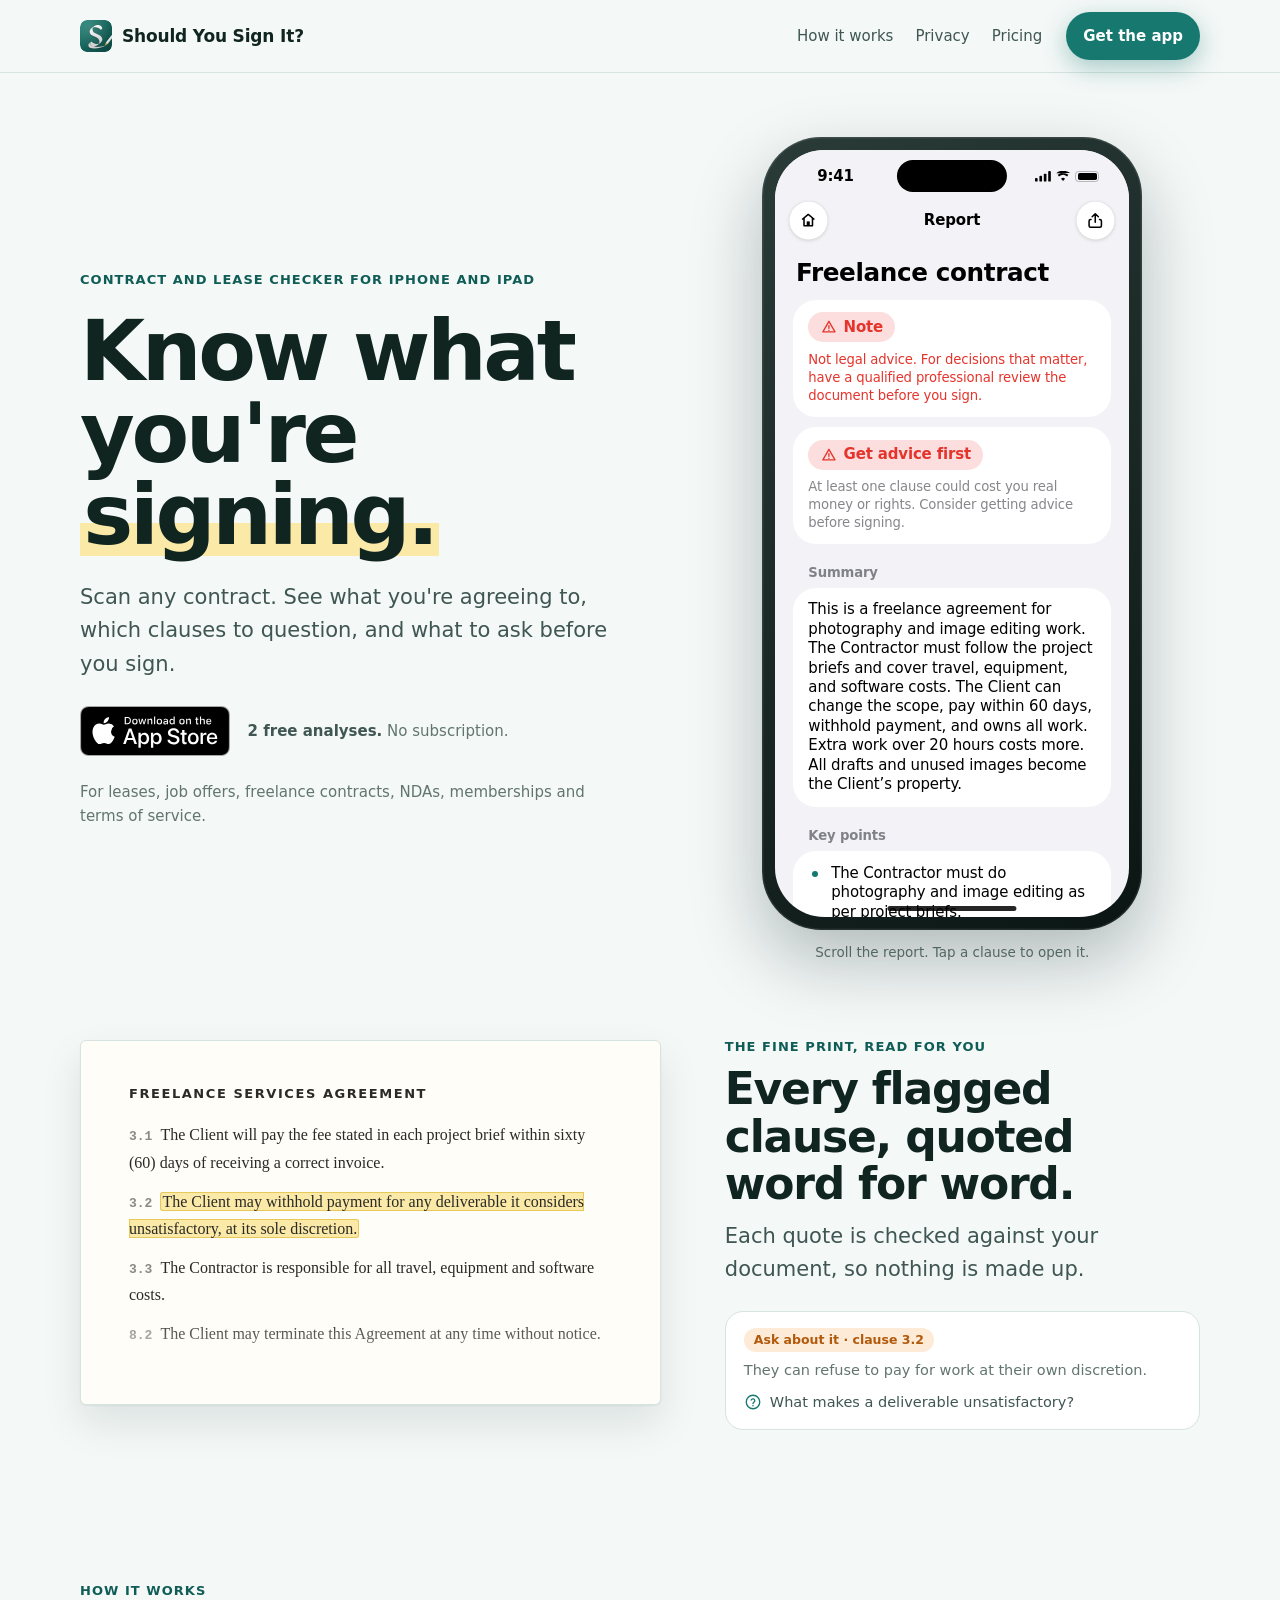
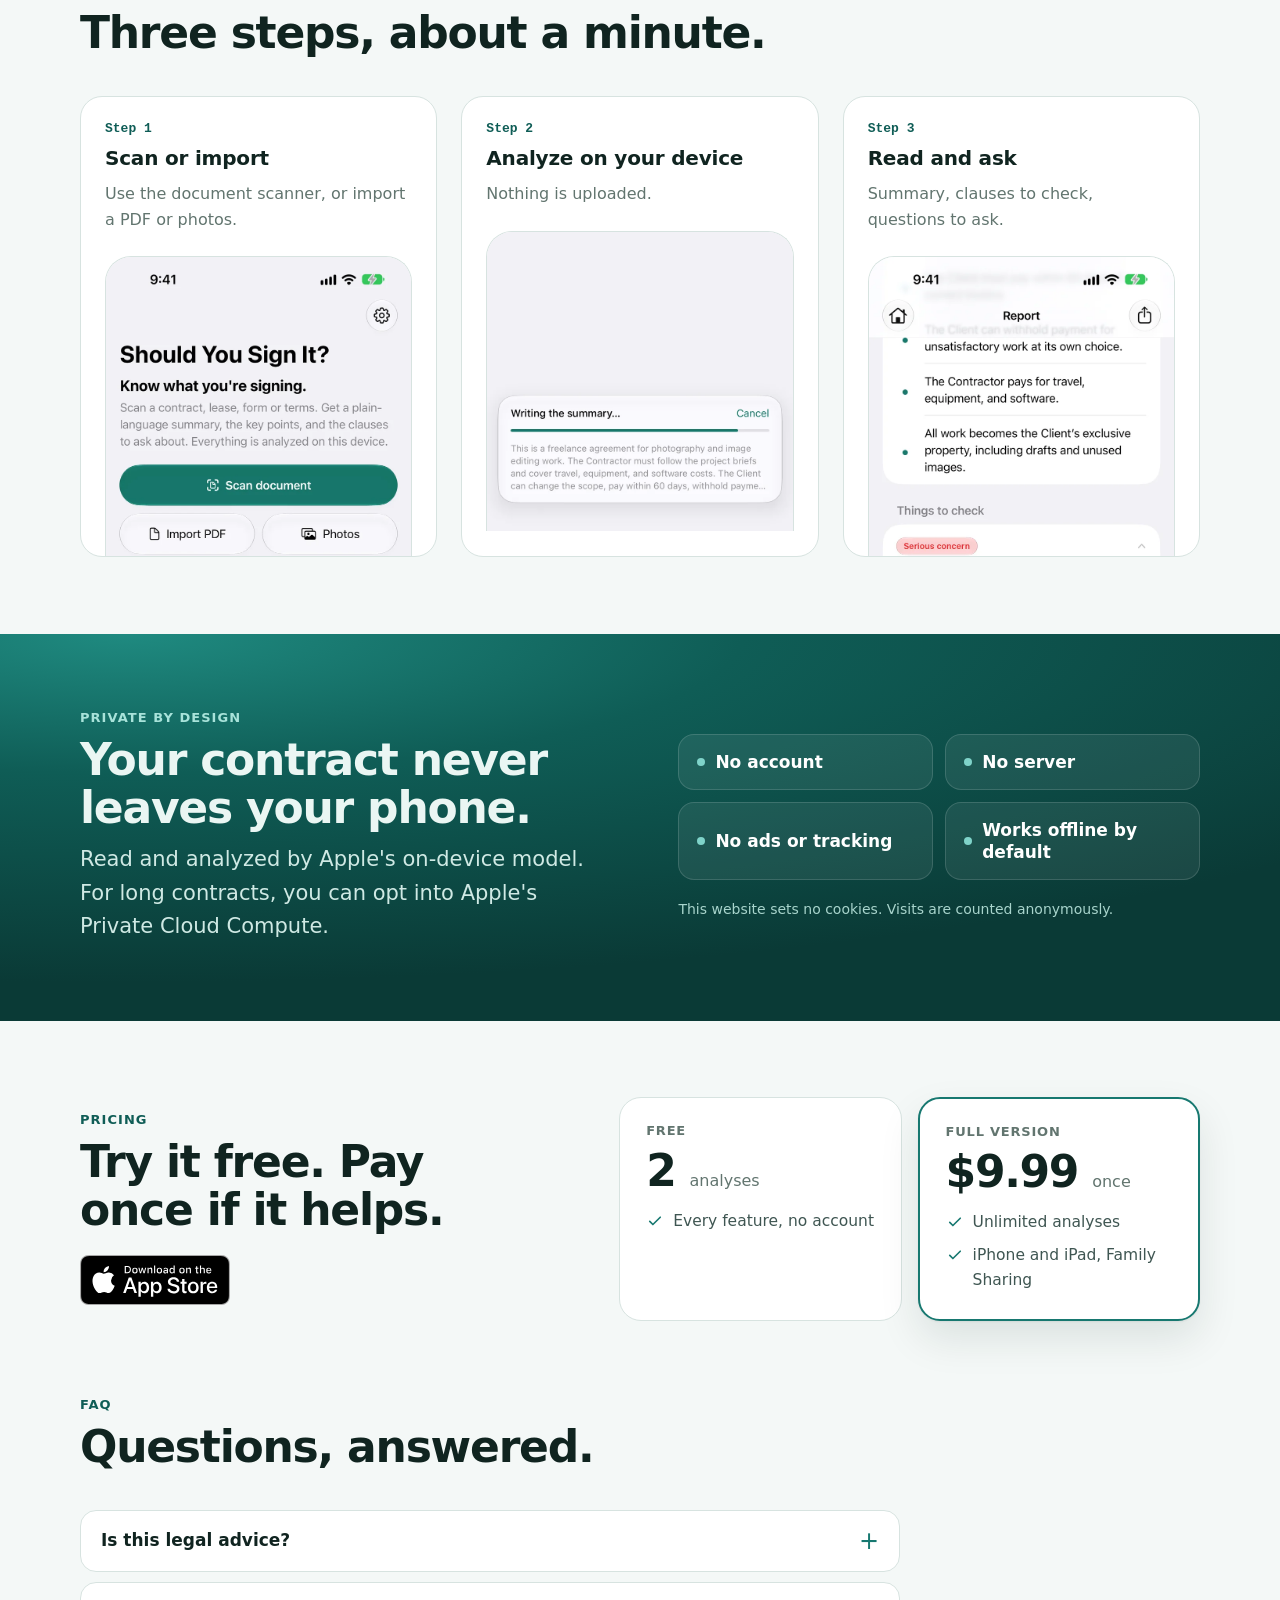
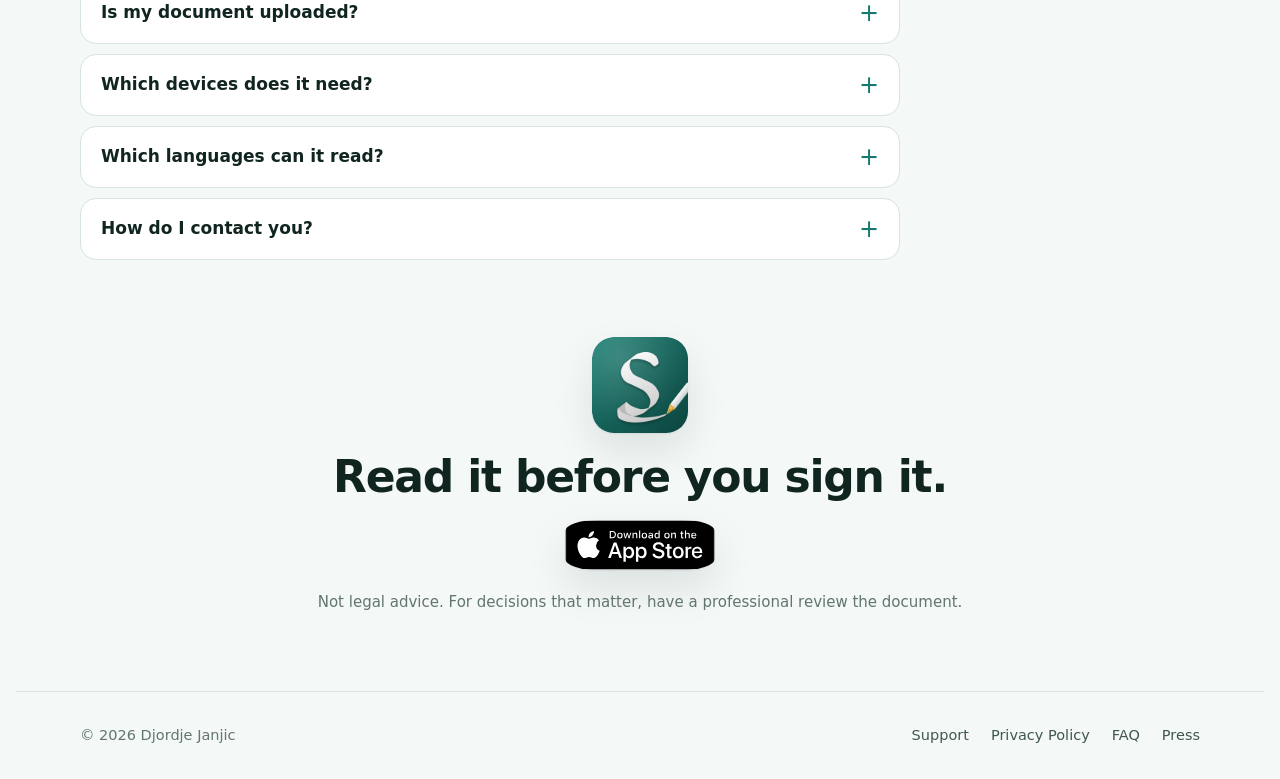
==== commit ac7d7230: "1.1: privacy policy, landing page and press kit describe the opt-in Private Cloud Compute option" ====
--- a/landing/index.html
+++ b/landing/index.html
@@ -86,7 +86,6 @@
         <p class="lede">Scan any contract. See what you're agreeing to, which clauses to question, and what to ask before you sign.</p>
         <div class="hero-actions">
           <a class="store-badge" data-store href="https://apps.apple.com/app/id6814491870"><img src="img/app-store-badge.svg" alt="Download on the App Store" width="150" height="50"></a>
-          <a class="ph-badge" href="https://www.producthunt.com/products/should-you-sign-it?embed=true&amp;utm_source=badge-featured&amp;utm_medium=badge&amp;utm_campaign=badge-should-you-sign-it" target="_blank" rel="noopener noreferrer"><picture><source srcset="img/product-hunt-dark.svg" media="(prefers-color-scheme: dark)"><img src="img/product-hunt-light.svg" alt="Should You Sign It? on Product Hunt" width="189" height="50"></picture></a>
           <span class="fine"><b>2 free analyses.</b> No subscription.</span>
         </div>
         <p class="fine">For leases, job offers, freelance contracts, NDAs, memberships and terms of service.</p>
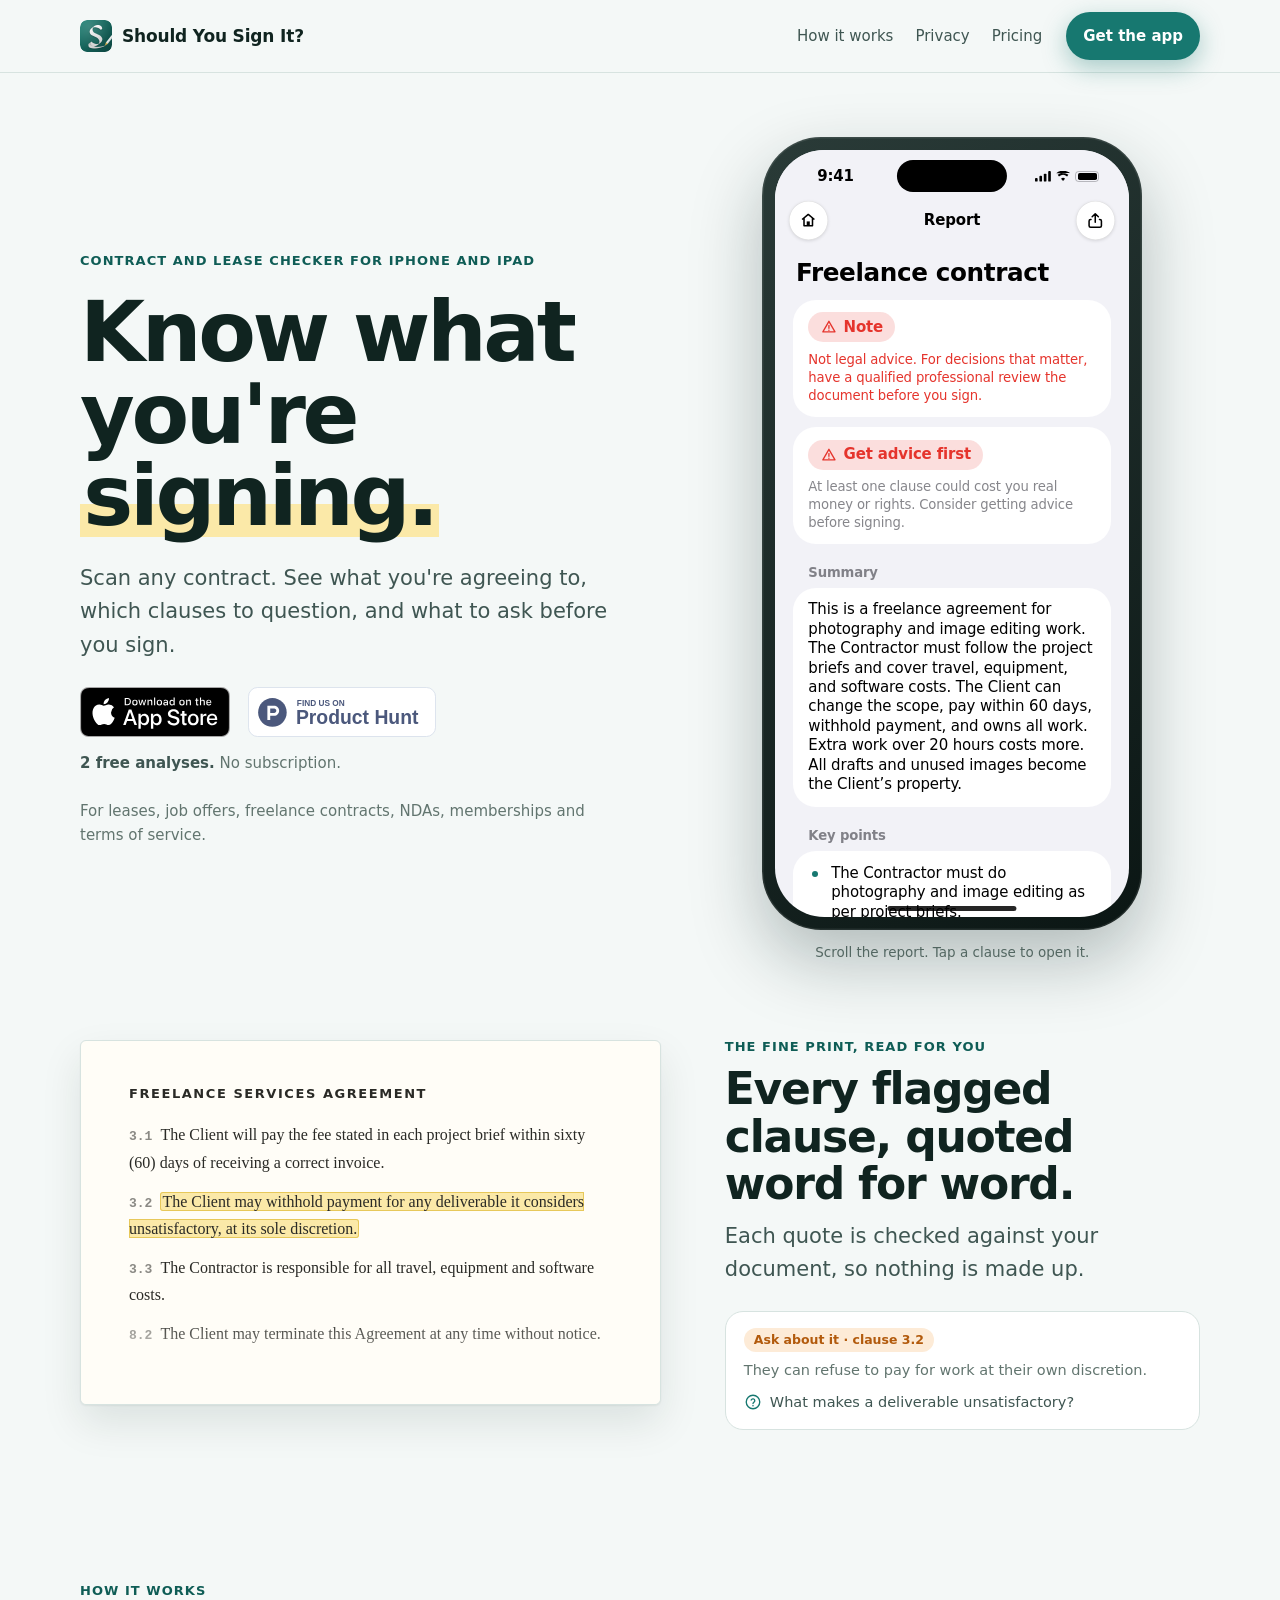
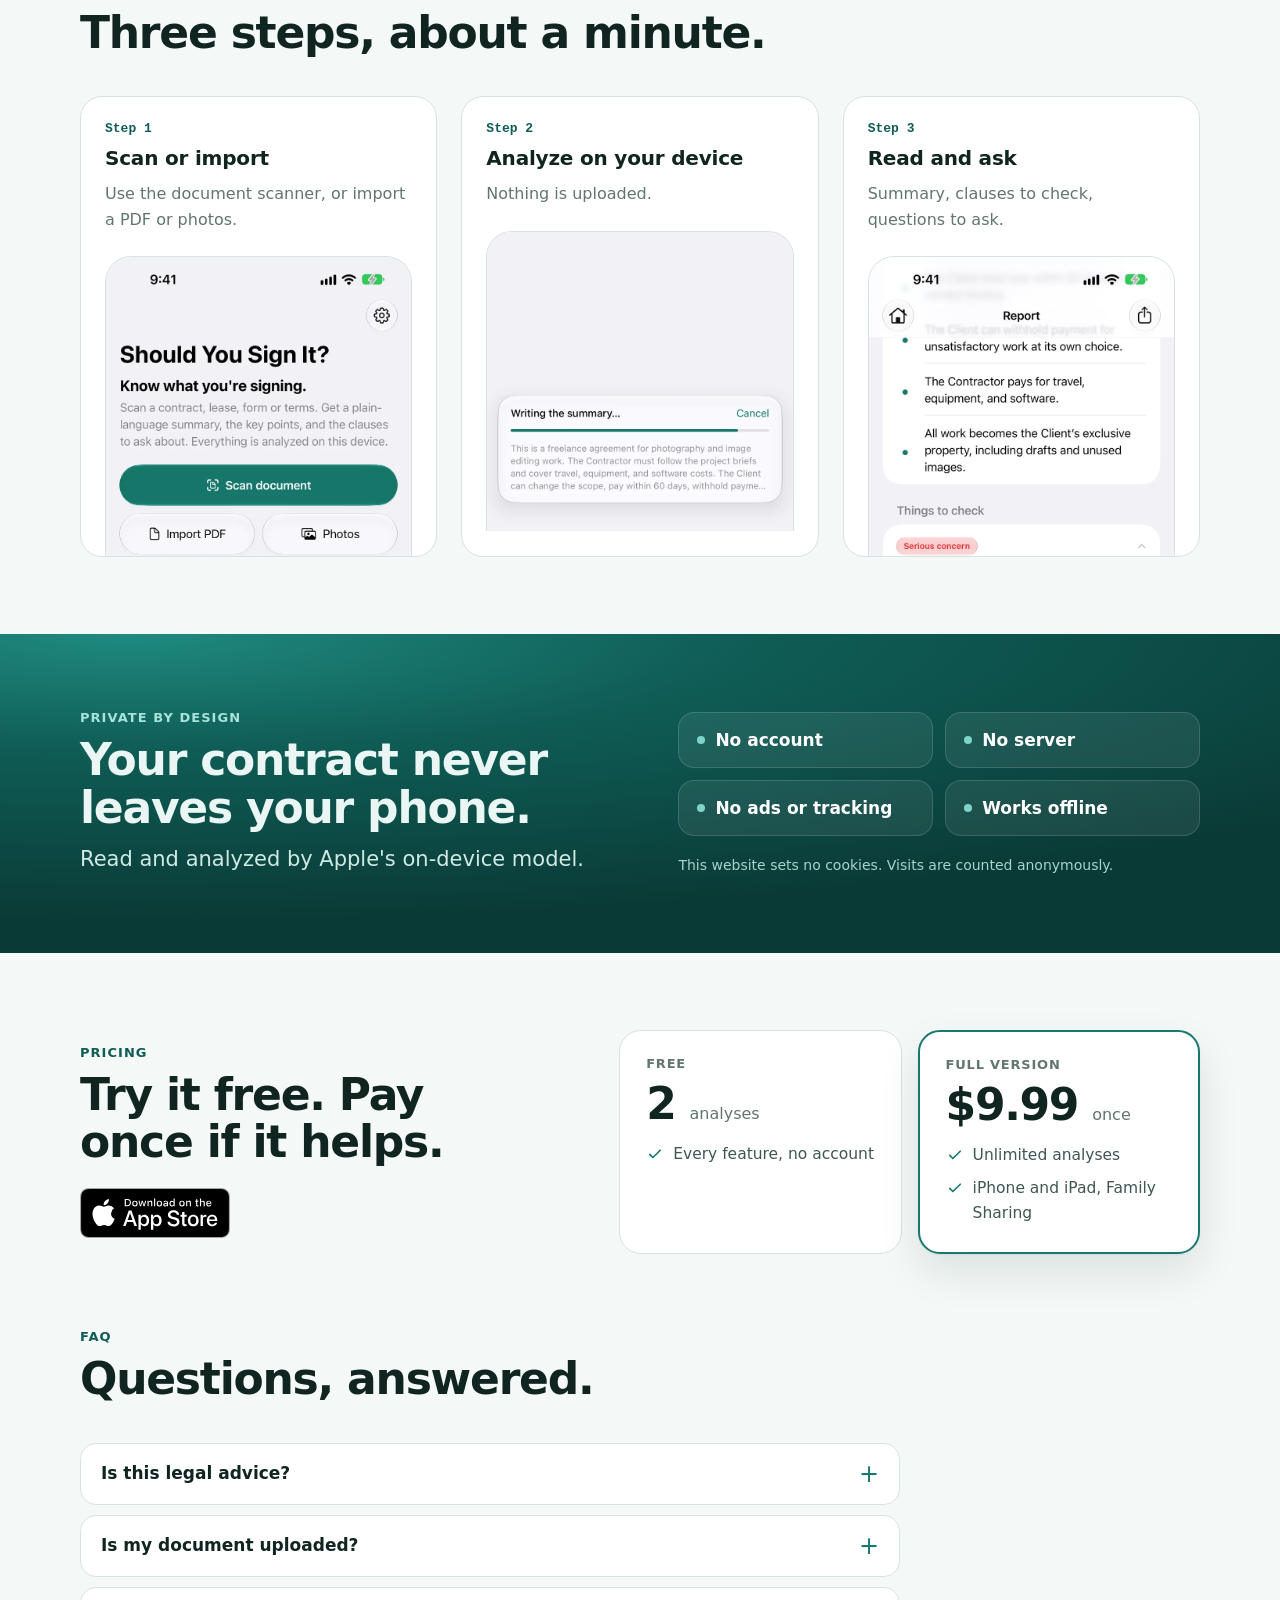
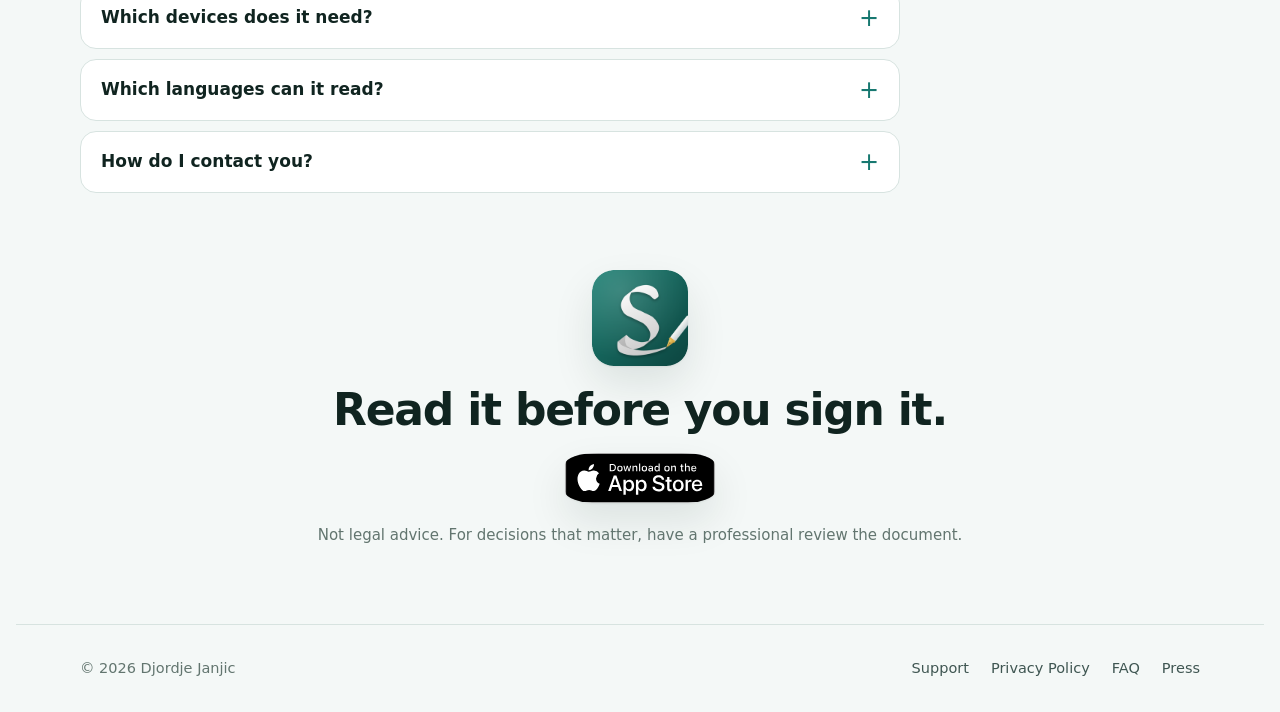
==== commit dfff9989: "Product Hunt badge next to the App Store badge (self-hosted, light and dark, no live counter)" ====
--- a/landing/index.html
+++ b/landing/index.html
@@ -86,6 +86,7 @@
         <p class="lede">Scan any contract. See what you're agreeing to, which clauses to question, and what to ask before you sign.</p>
         <div class="hero-actions">
           <a class="store-badge" data-store href="https://apps.apple.com/app/id6814491870"><img src="img/app-store-badge.svg" alt="Download on the App Store" width="150" height="50"></a>
+          <a class="ph-badge" href="https://www.producthunt.com/products/should-you-sign-it?embed=true&amp;utm_source=badge-featured&amp;utm_medium=badge&amp;utm_campaign=badge-should-you-sign-it" target="_blank" rel="noopener noreferrer"><picture><source srcset="img/product-hunt-dark.svg" media="(prefers-color-scheme: dark)"><img src="img/product-hunt-light.svg" alt="Should You Sign It? on Product Hunt" width="189" height="50"></picture></a>
           <span class="fine"><b>2 free analyses.</b> No subscription.</span>
         </div>
         <p class="fine">For leases, job offers, freelance contracts, NDAs, memberships and terms of service.</p>
@@ -171,14 +172,14 @@
       <div class="section-head head-flush">
         <span class="eyebrow">Private by design</span>
         <h2 id="privacy-title">Your contract never leaves your phone.</h2>
-        <p class="lede">Read and analyzed by Apple's on-device model. For long contracts, you can opt into Apple's Private Cloud Compute.</p>
+        <p class="lede">Read and analyzed by Apple's on-device model.</p>
       </div>
       <div>
         <div class="facts">
           <div class="fact"><b>No account</b></div>
           <div class="fact"><b>No server</b></div>
           <div class="fact"><b>No ads or tracking</b></div>
-          <div class="fact"><b>Works offline by default</b></div>
+          <div class="fact"><b>Works offline</b></div>
         </div>
         <p class="small">This website sets no cookies. Visits are counted anonymously.</p>
       </div>
@@ -220,7 +221,7 @@
       </div>
       <div class="faq">
         <details><summary>Is this legal advice?</summary><p>No. The app helps you notice what to check and what to ask. It never tells you whether to sign. For decisions that matter, talk to a professional.</p></details>
-        <details><summary>Is my document uploaded?</summary><p>Not by default: everything runs on your device, the app has no server of its own and it collects no data. For long contracts you can choose Apple's Private Cloud Compute in Settings; the text is then analyzed on Apple's servers, which Apple says don't store it, and page images stay on your phone.</p></details>
+        <details><summary>Is my document uploaded?</summary><p>No. Everything runs on your device. The app has no server and collects no data.</p></details>
         <details><summary>Which devices does it need?</summary><p>iPhone 15 Pro or later, or an iPad with an A17 Pro or M1 chip or later, on iOS 27 with Apple Intelligence turned on.</p></details>
         <details><summary>Which languages can it read?</summary><p>The languages Apple Intelligence supports, including English, German, French, Spanish, Italian, Portuguese, Chinese and Japanese.</p></details>
         <details><summary>How do I contact you?</summary><p>Email <span class="email">djordje.janjic@hotmail.com</span>.</p></details>
--- a/landing/styles.css
+++ b/landing/styles.css
@@ -297,3 +297,6 @@
 .store-badge { display: inline-block; line-height: 0; border-radius: 10px; }
 .store-badge img { height: 50px; width: auto; }
 .store-badge:hover img { opacity: .9; }
+.ph-badge { display: inline-block; line-height: 0; border-radius: 10px; }
+.ph-badge img { height: 50px; width: auto; }
+.ph-badge:hover img { opacity: .9; }
